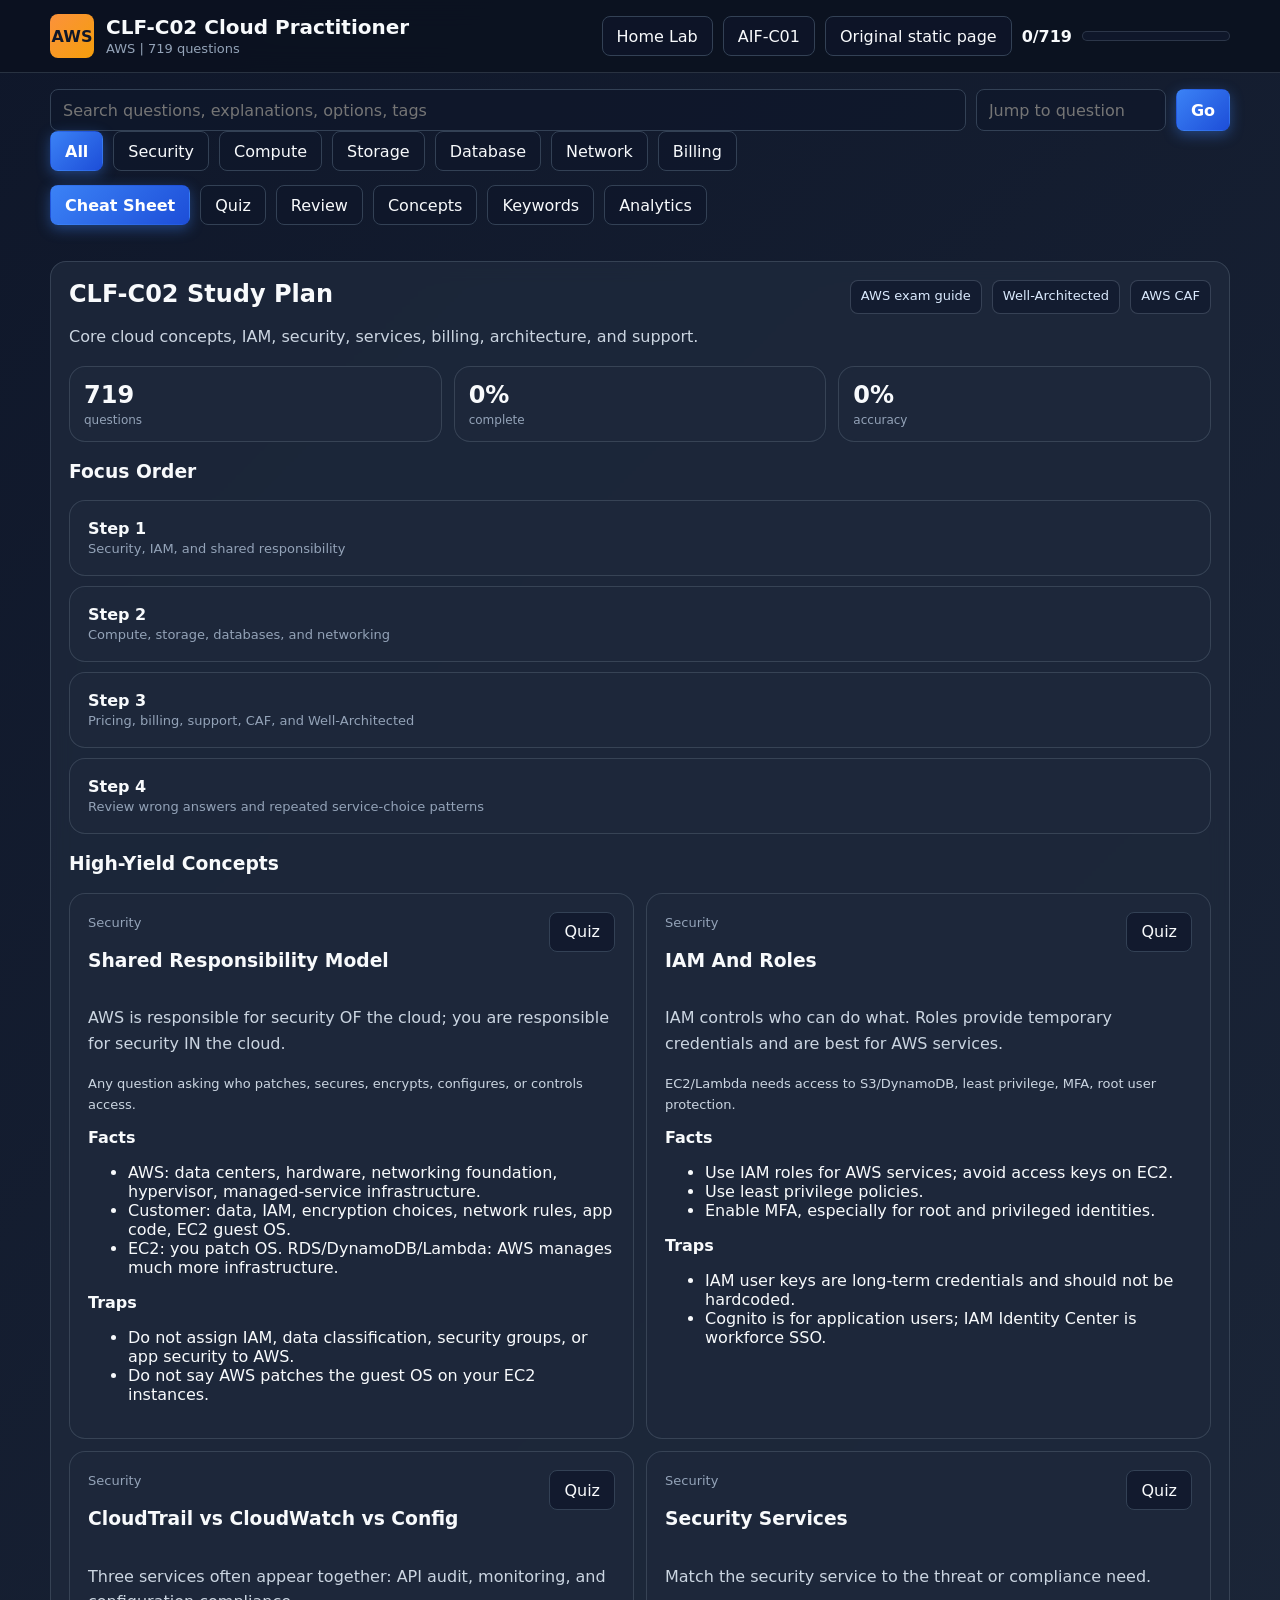
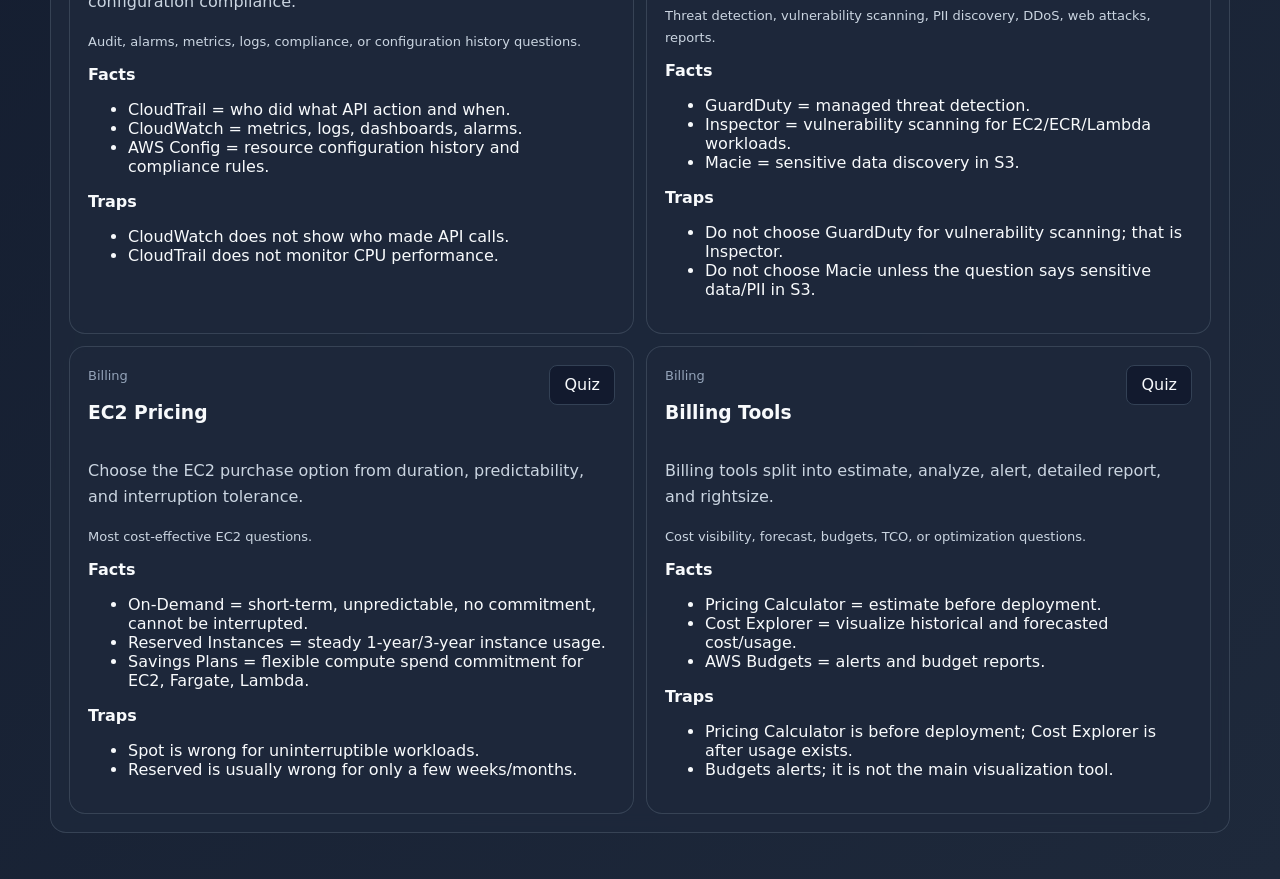
==== exam.html @ dbee42ff "Initial commit" ====
<!DOCTYPE html>
<html lang="en">
<head>
    <meta charset="UTF-8">
    <meta name="viewport" content="width=device-width, initial-scale=1.0">
    <title>Study Exam</title>
    <link rel="stylesheet" href="assets/study-lab.css">
    <script src="assets/exam.js" defer></script>
</head>
<body>
    <header class="topbar">
        <div class="shell topbar-inner">
            <a class="brand" href="index.html" aria-label="Study Home Lab home">
                <span class="brand-mark" id="exam-badge">LAB</span>
                <span>
                    <span class="brand-title" id="exam-title">Loading exam</span>
                    <span class="brand-subtitle" id="exam-subtitle">Study Home Lab</span>
                </span>
            </a>
            <div class="top-actions">
                <a class="link-btn" href="index.html">Home Lab</a>
                <div id="exam-links" class="top-actions"></div>
                <div class="progress-wrap">
                    <strong id="progress-text">0/0</strong>
                    <div class="bar" aria-hidden="true"><div class="bar-fill" id="progress-bar"></div></div>
                </div>
            </div>
        </div>
    </header>

    <div class="shell search-panel">
        <div class="search-grid">
            <input class="input" type="search" id="search-input" placeholder="Search questions, explanations, options, tags">
            <input class="input" type="number" id="jump-input" min="1" placeholder="Jump to question">
            <button class="action-btn primary" type="button" id="jump-btn">Go</button>
        </div>
        <div class="filter-row" id="filter-tags" aria-label="Question filters"></div>
    </div>

    <nav class="shell tabs" aria-label="Study sections">
        <button class="tab-btn active" type="button" data-tab="cheatsheet">Cheat Sheet</button>
        <button class="tab-btn" type="button" data-tab="quiz">Quiz</button>
        <button class="tab-btn" type="button" data-tab="review">Review</button>
        <button class="tab-btn" type="button" data-tab="learn">Concepts</button>
        <button class="tab-btn" type="button" data-tab="keywords">Keywords</button>
        <button class="tab-btn" type="button" data-tab="analytics">Analytics</button>
    </nav>

    <main class="shell layout">
        <p class="panel hidden" id="exam-error"></p>

        <section class="tab-panel panel" id="cheatsheet">
            <div class="panel-head">
                <div>
                    <h2 id="cheatsheet-title">Study Plan</h2>
                    <p id="exam-description"></p>
                </div>
                <div class="resource-row" id="resource-links"></div>
            </div>
            <div class="metric-grid" id="exam-metrics"></div>
            <h3>Focus Order</h3>
            <div class="list" id="study-plan"></div>
            <h3>High-Yield Concepts</h3>
            <div class="concept-grid" id="cheatsheet-concepts"></div>
        </section>

        <section class="tab-panel panel hidden" id="quiz">
            <div class="panel-head">
                <div>
                    <h2>Interactive Quiz</h2>
                    <p id="session-label">Session: Smart order</p>
                </div>
                <div class="button-row">
                    <button class="action-btn" type="button" id="shuffle-btn">Shuffle</button>
                    <button class="reset-btn" type="button" id="reset-btn">Reset Progress</button>
                </div>
            </div>
            <div class="button-row" id="session-buttons"></div>
            <div class="quiz-card">
                <div>
                    <p class="muted" id="question-counter">Question 1 of 0</p>
                    <h2 class="question-title" id="question-text"></h2>
                    <div class="filter-row" id="question-tags"></div>
                </div>
                <div class="options" id="options"></div>
                <div class="multi-answer-controls hidden" id="multi-answer-controls">
                    <p class="muted" id="selection-hint">Selected 0/0. Select the required answers.</p>
                    <button class="action-btn primary" type="button" id="submit-answer-btn" disabled>Submit answer</button>
                </div>
                <button class="peek-btn" type="button" id="peek-answer-btn">Peek answer</button>
                <div class="answer-peek hidden" id="answer-peek"></div>
                <div class="answer-summary hidden" id="answer-summary"></div>
                <div class="explanation hidden" id="explanation"></div>
                <div class="button-row">
                    <button class="action-btn" type="button" id="prev-btn">Previous</button>
                    <button class="action-btn primary" type="button" id="next-btn">Next</button>
                </div>
            </div>
        </section>

        <section class="tab-panel panel hidden" id="review">
            <div class="panel-head">
                <div>
                    <h2>Review</h2>
                    <p id="review-summary">Review correct, wrong, and unseen questions from one place.</p>
                </div>
                <div class="button-row" id="review-filters">
                    <button class="chip-btn active" type="button" data-review-filter="all">All</button>
                    <button class="chip-btn" type="button" data-review-filter="wrong">Wrong</button>
                    <button class="chip-btn" type="button" data-review-filter="correct">Correct</button>
                    <button class="chip-btn" type="button" data-review-filter="unseen">Unseen</button>
                </div>
            </div>
            <div class="list" id="review-list"></div>
        </section>

        <section class="tab-panel panel hidden" id="learn">
            <div class="panel-head">
                <div>
                    <h2>Concepts</h2>
                    <p>Use concept cards to drill repeated exam patterns.</p>
                </div>
                <span class="status-pill" id="concept-count">0 topics</span>
                <input class="input" type="search" id="concept-search" placeholder="Search concepts">
            </div>
            <div class="filter-row" id="concept-categories"></div>
            <div class="concept-grid" id="concept-list"></div>
        </section>

        <section class="tab-panel panel hidden" id="keywords">
            <div class="panel-head">
                <div>
                    <h2>Keywords</h2>
                    <p>Click a keyword to start a filtered quiz session.</p>
                </div>
            </div>
            <div class="concept-grid" id="keyword-list"></div>
        </section>

        <section class="tab-panel panel hidden" id="analytics">
            <div class="panel-head">
                <div>
                    <h2>Analytics</h2>
                    <p>Progress and accuracy based on this browser profile.</p>
                </div>
            </div>
            <div class="metric-grid" id="analytics-metrics"></div>
            <div class="callout" id="study-order-summary"></div>
            <div class="two-col">
                <section class="panel subpanel">
                    <h3>3-4 Hour Study Path</h3>
                    <div class="mini-grid" id="hour-plan"></div>
                </section>
                <section class="panel subpanel">
                    <h3>Weakest Domains To Fix First</h3>
                    <div class="mini-grid" id="weak-area-list"></div>
                </section>
            </div>
            <section class="panel subpanel">
                <h3>Repeated Concepts Saved For The End</h3>
                <p>Smart order gives one representative question early, then puts repeated patterns later for reinforcement.</p>
                <div class="mini-grid repeated-grid" id="repeat-topic-list"></div>
            </section>
            <h3>Domain Accuracy</h3>
            <div class="domain-grid" id="domain-stats"></div>
        </section>
    </main>
</body>
</html>
---- assets/study-lab.css ----
:root {
    color-scheme: dark;
    --bg: #0b1220;
    --panel: #151f32;
    --panel-soft: #1e293b;
    --line: #334155;
    --text: #f8fafc;
    --muted: #94a3b8;
    --accent: #f59e0b;
    --active-blue: #2563eb;
    --active-blue-light: #3b82f6;
    --green: #22c55e;
    --red: #ef4444;
    --blue: #38bdf8;
}

* {
    box-sizing: border-box;
}

body {
    margin: 0;
    min-height: 100vh;
    background:
        linear-gradient(135deg, #0f172a 0%, #1e293b 100%);
    color: var(--text);
    font-family: Inter, ui-sans-serif, system-ui, -apple-system, BlinkMacSystemFont, "Segoe UI", sans-serif;
}

a {
    color: inherit;
    text-decoration: none;
}

button,
input,
select {
    font: inherit;
}

button {
    cursor: pointer;
}

.shell {
    width: min(1180px, calc(100% - 32px));
    margin: 0 auto;
}

.topbar {
    position: sticky;
    top: 0;
    z-index: 20;
    border-bottom: 1px solid rgba(148, 163, 184, 0.22);
    background: rgba(11, 18, 32, 0.92);
    backdrop-filter: blur(14px);
}

.topbar-inner {
    min-height: 72px;
    display: flex;
    align-items: center;
    justify-content: space-between;
    gap: 16px;
    flex-wrap: wrap;
}

.brand {
    display: flex;
    align-items: center;
    gap: 12px;
}

.brand-mark {
    width: 44px;
    height: 44px;
    border-radius: 8px;
    display: grid;
    place-items: center;
    background: linear-gradient(135deg, #fb923c, #f59e0b);
    color: #0f172a;
    font-weight: 900;
    letter-spacing: 0;
}

.brand-title {
    display: block;
    font-size: 20px;
    font-weight: 800;
    line-height: 1.1;
}

.brand-subtitle,
.muted {
    color: var(--muted);
    font-size: 13px;
}

.top-actions,
.tabs,
.button-row,
.filter-row,
.resource-row {
    display: flex;
    align-items: center;
    gap: 10px;
    flex-wrap: wrap;
}

.link-btn,
.tab-btn,
.action-btn,
.chip-btn,
.reset-btn {
    min-height: 40px;
    border-radius: 8px;
    padding: 0 14px;
    border: 1px solid var(--line);
    background: rgba(15, 23, 42, 0.72);
    color: var(--text);
    display: inline-flex;
    align-items: center;
    justify-content: center;
    gap: 8px;
}

.link-btn.primary,
.action-btn.primary,
.tab-btn.active,
.chip-btn.active {
    background: linear-gradient(135deg, var(--active-blue-light), #1d4ed8);
    border-color: transparent;
    color: #ffffff;
    font-weight: 800;
    box-shadow: 0 4px 14px rgba(59, 130, 246, 0.4);
}

.reset-btn {
    color: #fecaca;
    border-color: rgba(239, 68, 68, 0.38);
}

.progress-wrap {
    display: flex;
    align-items: center;
    gap: 10px;
}

.bar {
    width: 148px;
    height: 10px;
    border-radius: 999px;
    background: #0f172a;
    border: 1px solid rgba(148, 163, 184, 0.22);
    overflow: hidden;
}

.bar-fill {
    width: 0%;
    height: 100%;
    background: linear-gradient(90deg, #4ade80, #10b981);
    transition: width 160ms ease;
}

.hero {
    padding: 42px 0 24px;
    display: grid;
    grid-template-columns: minmax(0, 1.15fr) minmax(320px, 0.85fr);
    gap: 28px;
    align-items: stretch;
}

.hero-copy {
    display: flex;
    flex-direction: column;
    justify-content: center;
    gap: 18px;
}

.eyebrow {
    color: #fbbf24;
    font-size: 13px;
    font-weight: 800;
    letter-spacing: 0.08em;
    text-transform: uppercase;
}

.hero h1,
.hero h2 {
    margin: 0;
    font-size: clamp(34px, 6vw, 64px);
    line-height: 1;
    letter-spacing: 0;
}

.hero p,
.section-head p,
.panel p {
    color: #cbd5e1;
    line-height: 1.62;
}

.stats-grid,
.provider-grid,
.exam-grid,
.metric-grid,
.concept-grid,
.domain-grid {
    display: grid;
    gap: 12px;
}

.stats-grid {
    grid-template-columns: repeat(4, minmax(0, 1fr));
}

.provider-grid {
    grid-template-columns: repeat(4, minmax(0, 1fr));
}

.exam-grid {
    grid-template-columns: repeat(2, minmax(0, 1fr));
}

.metric-grid,
.domain-grid {
    grid-template-columns: repeat(3, minmax(0, 1fr));
}

.concept-grid {
    grid-template-columns: repeat(2, minmax(0, 1fr));
}

.stat,
.provider-card,
.exam-card,
.panel,
.metric,
.concept-card,
.review-item,
.keyword-card {
    border: 1px solid rgba(148, 163, 184, 0.22);
    border-radius: 16px;
    background: rgba(30, 41, 59, 0.85);
    backdrop-filter: blur(10px);
}

.stat,
.provider-card,
.metric {
    padding: 14px;
}

.exam-card,
.panel,
.concept-card,
.review-item,
.keyword-card {
    padding: 18px;
}

.stat strong,
.metric strong {
    display: block;
    font-size: 24px;
}

.stat span,
.metric span {
    display: block;
    color: var(--muted);
    font-size: 12px;
    margin-top: 4px;
}

.provider-head,
.exam-head,
.section-head,
.panel-head,
.review-head,
.keyword-head {
    display: flex;
    align-items: start;
    justify-content: space-between;
    gap: 12px;
}

.section-head {
    align-items: end;
    margin: 8px 0 14px;
}

.section-head h2,
.panel h2,
.exam-card h3,
.provider-card h3 {
    margin: 0;
}

.status-pill,
.tag,
.answer-pill {
    display: inline-flex;
    align-items: center;
    min-height: 26px;
    border-radius: 999px;
    border: 1px solid rgba(148, 163, 184, 0.26);
    padding: 4px 9px;
    color: #dbeafe;
    background: rgba(15, 23, 42, 0.56);
    font-size: 12px;
    font-weight: 700;
}

.status-live {
    color: #bbf7d0;
    border-color: rgba(34, 197, 94, 0.36);
    background: rgba(34, 197, 94, 0.12);
}

.status-planned {
    color: #bfdbfe;
    border-color: rgba(56, 189, 248, 0.32);
    background: rgba(56, 189, 248, 0.1);
}

.lab-visual {
    display: grid;
    gap: 12px;
    align-content: center;
}

.flow-card {
    min-height: 108px;
    border: 1px solid rgba(148, 163, 184, 0.24);
    border-radius: 8px;
    background: rgba(15, 23, 42, 0.62);
    padding: 16px;
}

.flow-card b,
.flow-card span {
    display: block;
}

.flow-card span {
    margin-top: 7px;
    color: var(--muted);
    line-height: 1.5;
    font-size: 13px;
}

.flow-grid {
    display: grid;
    grid-template-columns: 1fr 1fr;
    gap: 12px;
}

.search-panel {
    padding: 16px 0 0;
}

.search-grid {
    display: grid;
    grid-template-columns: minmax(0, 1fr) 190px auto;
    gap: 10px;
}

.input {
    width: 100%;
    min-height: 42px;
    border-radius: 8px;
    border: 1px solid var(--line);
    background: rgba(15, 23, 42, 0.72);
    color: var(--text);
    padding: 0 12px;
}

.tabs {
    padding: 14px 0;
}

.layout {
    padding: 22px 0 46px;
    display: grid;
    gap: 18px;
}

.hidden {
    display: none !important;
}

.quiz-card {
    display: grid;
    gap: 16px;
}

.question-title {
    margin: 4px 0 0;
    font-size: 22px;
    line-height: 1.35;
}

.options {
    display: grid;
    gap: 10px;
}

.option {
    width: 100%;
    min-height: 54px;
    text-align: left;
    border: 1px solid var(--line);
    border-radius: 12px;
    padding: 14px;
    background: rgba(15, 23, 42, 0.72);
    color: var(--text);
    display: flex;
    align-items: center;
    gap: 12px;
}

.option:hover,
.review-item:hover,
.keyword-card:hover {
    border-color: var(--active-blue-light);
}

.option-letter {
    width: 28px;
    height: 28px;
    flex: 0 0 auto;
    border-radius: 999px;
    border: 2px solid #64748b;
    display: grid;
    place-items: center;
    font-size: 13px;
    font-weight: 800;
}

.option.selected .option-letter {
    border-color: #3b82f6;
    background: #2563eb;
    color: #ffffff;
}

.option.correct .option-letter {
    border-color: #16a34a;
    background: #16a34a;
    color: #ffffff;
}

.option.wrong .option-letter {
    border-color: #dc2626;
    background: #dc2626;
    color: #ffffff;
}

.option.selected {
    border-color: #60a5fa;
    background: rgba(59, 130, 246, 0.18);
    color: #bfdbfe;
}

.option.correct {
    border-color: var(--green);
    background: rgba(34, 197, 94, 0.16);
    color: #bbf7d0;
}

.option.wrong {
    border-color: var(--red);
    background: rgba(239, 68, 68, 0.15);
    color: #fecaca;
}

.explanation {
    border-left: 4px solid #3b82f6;
    border-radius: 0 8px 8px 0;
    padding: 18px;
    background: rgba(30, 58, 138, 0.3);
    color: #dbeafe;
    line-height: 1.6;
}

.explanation strong {
    display: block;
    color: #93c5fd;
    margin-bottom: 8px;
}

.multi-answer-controls {
    display: flex;
    align-items: center;
    justify-content: space-between;
    gap: 12px;
    flex-wrap: wrap;
    margin-top: 4px;
}

.peek-btn {
    width: fit-content;
    min-height: 40px;
    border-radius: 8px;
    border: 1px solid rgba(217, 119, 6, 0.62);
    background: rgba(120, 53, 15, 0.2);
    color: #fde68a;
    padding: 0 14px;
}

.answer-peek {
    border: 1px solid rgba(217, 119, 6, 0.5);
    border-radius: 8px;
    background: rgba(120, 53, 15, 0.2);
    color: #fef3c7;
    padding: 12px;
    font-size: 14px;
}

.answer-summary {
    border-radius: 8px;
    padding: 12px;
    font-size: 14px;
    border: 1px solid transparent;
}

.correct-summary {
    color: #bbf7d0;
    border-color: rgba(34, 197, 94, 0.5);
    background: rgba(20, 83, 45, 0.25);
}

.wrong-summary {
    color: #fecaca;
    border-color: rgba(239, 68, 68, 0.5);
    background: rgba(127, 29, 29, 0.25);
}

.question-concept {
    margin-top: 18px;
    border: 1px solid rgba(148, 163, 184, 0.22);
    border-radius: 8px;
    background: rgba(15, 23, 42, 0.5);
    padding: 14px;
}

.concept-kicker {
    color: #67e8f9;
    font-size: 12px;
    text-transform: uppercase;
    font-weight: 900;
    margin-bottom: 8px;
}

.callout {
    border: 1px solid rgba(30, 64, 175, 0.6);
    border-radius: 8px;
    background: rgba(30, 58, 138, 0.3);
    color: #dbeafe;
    padding: 14px;
    font-size: 14px;
    line-height: 1.55;
}

.two-col {
    display: grid;
    grid-template-columns: repeat(2, minmax(0, 1fr));
    gap: 14px;
}

.subpanel {
    padding: 18px;
}

.subpanel h3 {
    margin-top: 0;
}

.mini-grid {
    display: grid;
    grid-template-columns: repeat(2, minmax(0, 1fr));
    gap: 10px;
}

.repeated-grid {
    grid-template-columns: repeat(3, minmax(0, 1fr));
}

.study-step,
.mini-card {
    border: 1px solid rgba(148, 163, 184, 0.22);
    border-radius: 8px;
    background: rgba(15, 23, 42, 0.52);
    padding: 12px;
}

.study-step strong,
.study-step span,
.mini-card strong,
.mini-card span {
    display: block;
}

.study-step span,
.mini-card span {
    color: #cbd5e1;
    font-size: 13px;
    line-height: 1.5;
    margin-top: 4px;
}

.study-step.blue { border-color: rgba(30, 64, 175, 0.6); background: rgba(30, 58, 138, 0.22); }
.study-step.purple { border-color: rgba(109, 40, 217, 0.55); background: rgba(88, 28, 135, 0.22); }
.study-step.amber { border-color: rgba(180, 83, 9, 0.55); background: rgba(120, 53, 15, 0.22); }
.study-step.red { border-color: rgba(185, 28, 28, 0.55); background: rgba(127, 29, 29, 0.22); }

.mini-card-head {
    display: flex;
    align-items: start;
    justify-content: space-between;
    gap: 8px;
}

.mini-card-head span {
    margin-top: 0;
    color: #94a3b8;
    white-space: nowrap;
}

.keyword-group {
    display: grid;
    align-content: start;
    gap: 12px;
}

.keyword-group h3,
.rules-card h3 {
    margin: 0;
    color: #93c5fd;
}

.keyword-trigger-list {
    display: grid;
    gap: 10px;
}

.keyword-trigger {
    display: flex;
    align-items: center;
    gap: 8px;
    flex-wrap: wrap;
    font-size: 14px;
}

.keyword-trigger span {
    border-radius: 6px;
    background: rgba(30, 58, 138, 0.3);
    color: #93c5fd;
    padding: 5px 8px;
}

.keyword-trigger span::before {
    content: '"';
}

.keyword-trigger span::after {
    content: '"';
}

.tag-cloud {
    display: flex;
    flex-wrap: wrap;
    gap: 8px;
}

.keyword-tag {
    border: 1px solid rgba(148, 163, 184, 0.24);
    background: rgba(15, 23, 42, 0.58);
    cursor: pointer;
}

.keyword-tag span {
    margin-left: 5px;
    color: #94a3b8;
}

.rules-card ol {
    color: #cbd5e1;
    padding-left: 20px;
    line-height: 1.7;
}

.list {
    display: grid;
    gap: 10px;
}

.resource-row a {
    min-height: 34px;
    border-radius: 8px;
    border: 1px solid rgba(148, 163, 184, 0.28);
    padding: 7px 10px;
    color: #dbeafe;
    background: rgba(15, 23, 42, 0.58);
    font-size: 13px;
}

.domain-bar {
    height: 9px;
    border-radius: 999px;
    background: #0f172a;
    border: 1px solid rgba(148, 163, 184, 0.22);
    overflow: hidden;
    margin-top: 8px;
}

.domain-bar span {
    display: block;
    height: 100%;
    width: 0%;
    background: linear-gradient(90deg, var(--green), var(--accent));
}

.footer {
    border-top: 1px solid rgba(148, 163, 184, 0.18);
    padding: 20px 0 32px;
    color: var(--muted);
    font-size: 13px;
}

@media (max-width: 900px) {
    .hero,
    .exam-grid,
    .concept-grid,
    .two-col {
        grid-template-columns: 1fr;
    }

    .provider-grid,
    .stats-grid {
        grid-template-columns: repeat(2, minmax(0, 1fr));
    }

    .search-grid {
        grid-template-columns: 1fr;
    }

    .repeated-grid {
        grid-template-columns: repeat(2, minmax(0, 1fr));
    }
}

@media (max-width: 640px) {
    .topbar-inner,
    .top-actions,
    .progress-wrap,
    .section-head,
    .panel-head,
    .provider-head,
    .exam-head,
    .review-head,
    .keyword-head {
        align-items: stretch;
        flex-direction: column;
    }

    .provider-grid,
    .stats-grid,
    .metric-grid,
    .domain-grid,
    .flow-grid,
    .mini-grid,
    .repeated-grid {
        grid-template-columns: 1fr;
    }

    .bar,
    .link-btn,
    .tab-btn,
    .action-btn,
    .chip-btn,
    .reset-btn {
        width: 100%;
    }
}
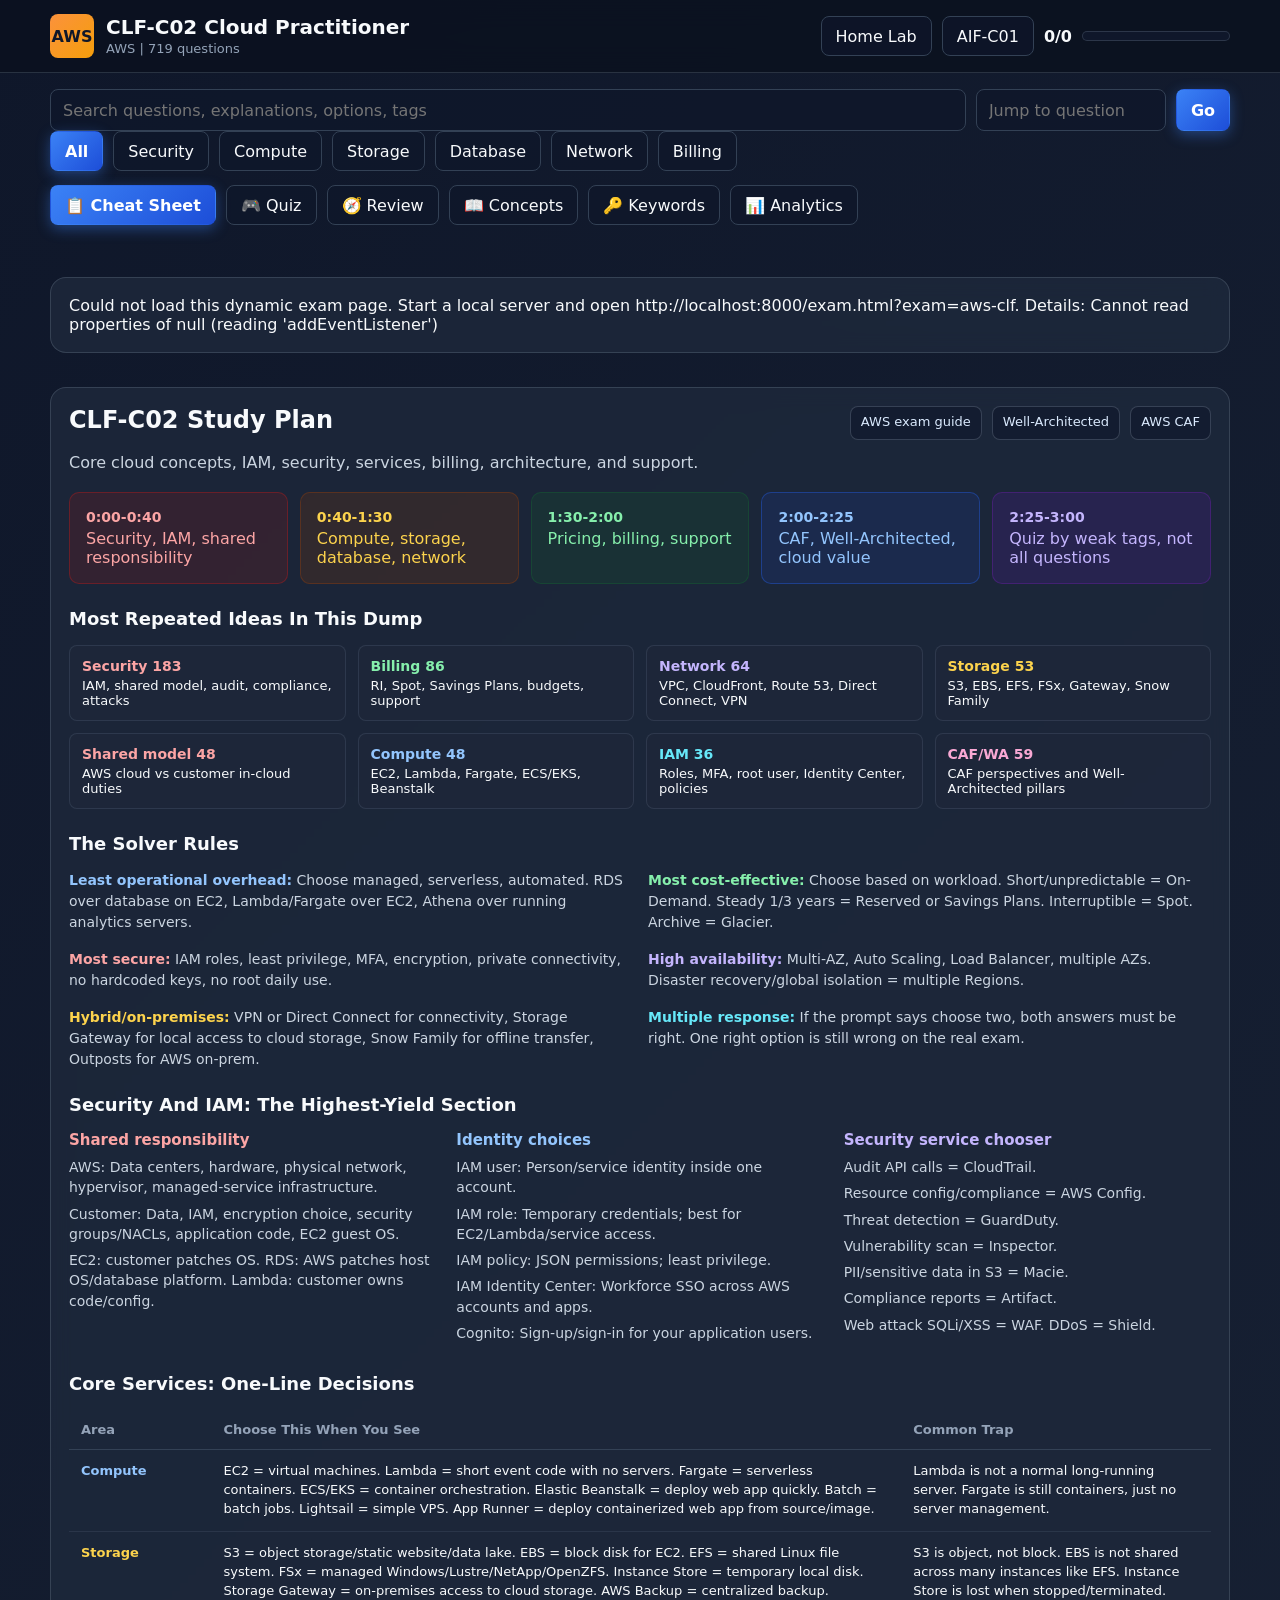
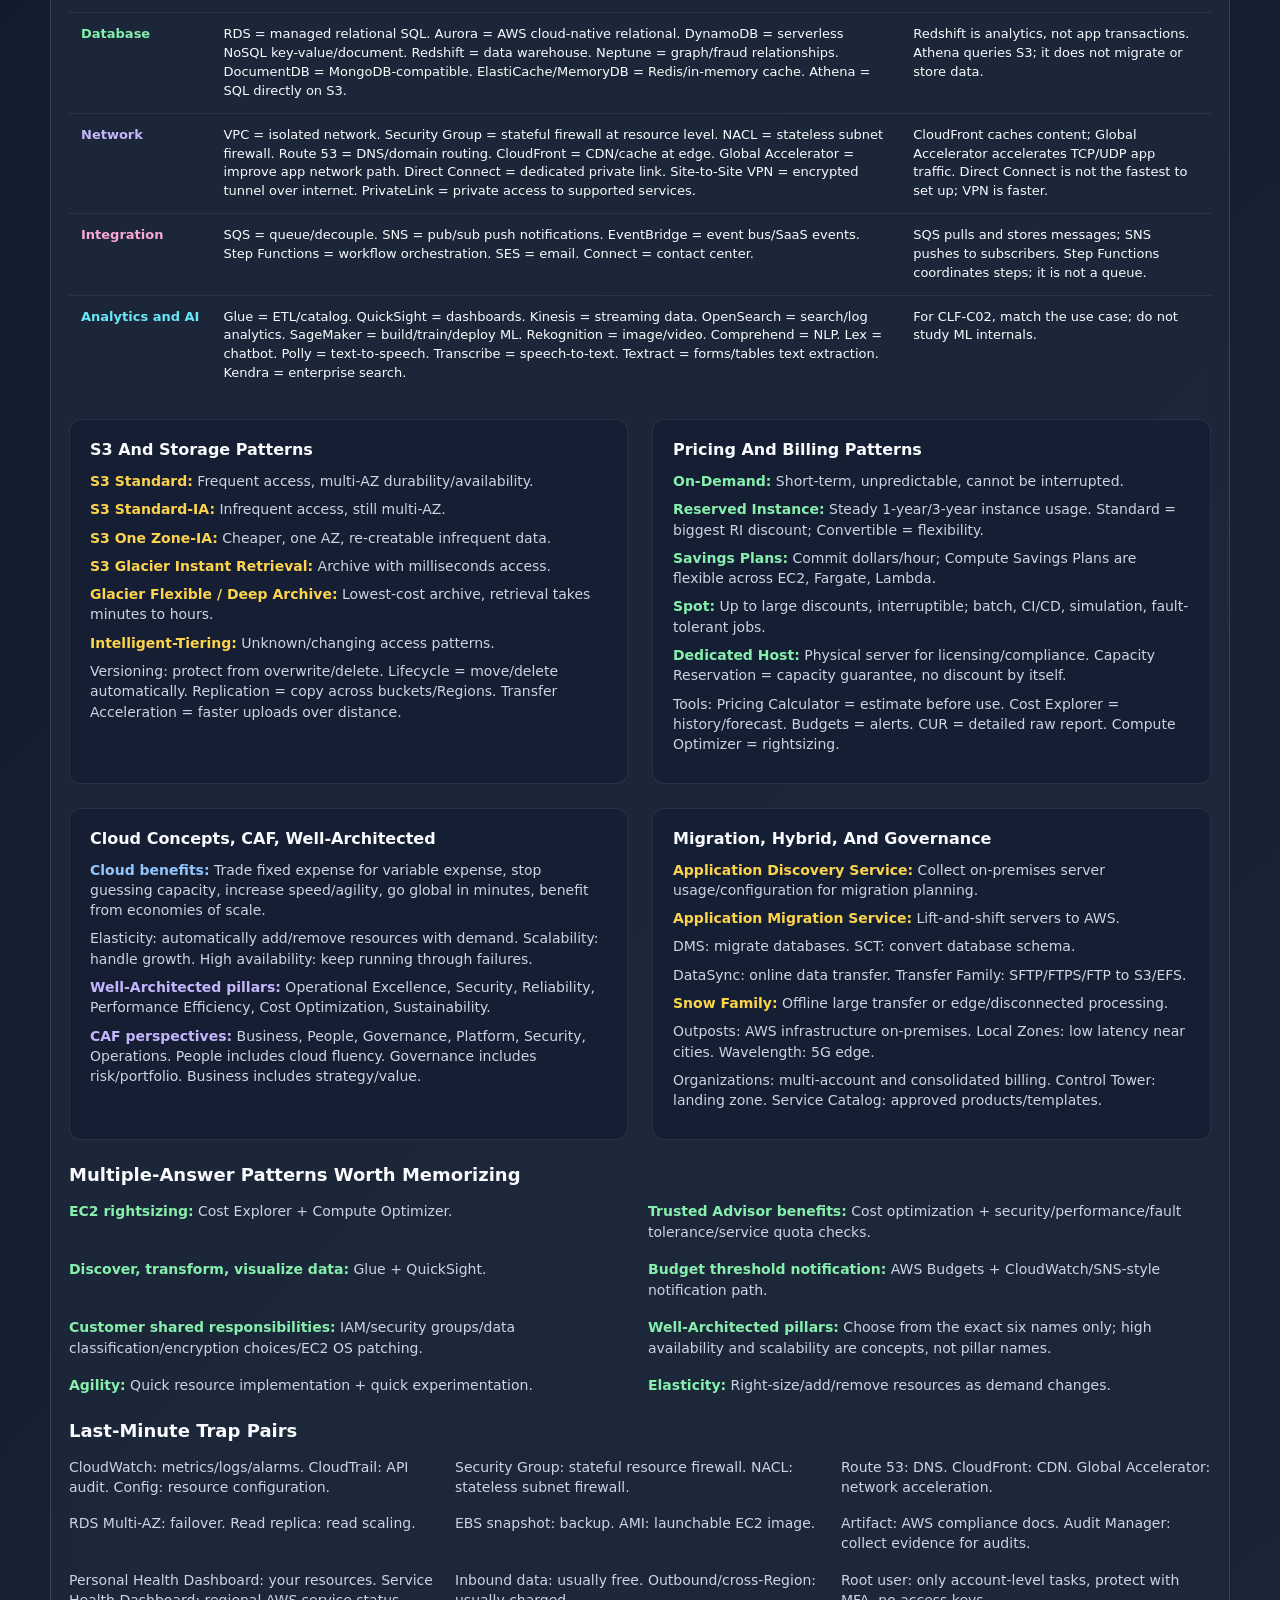
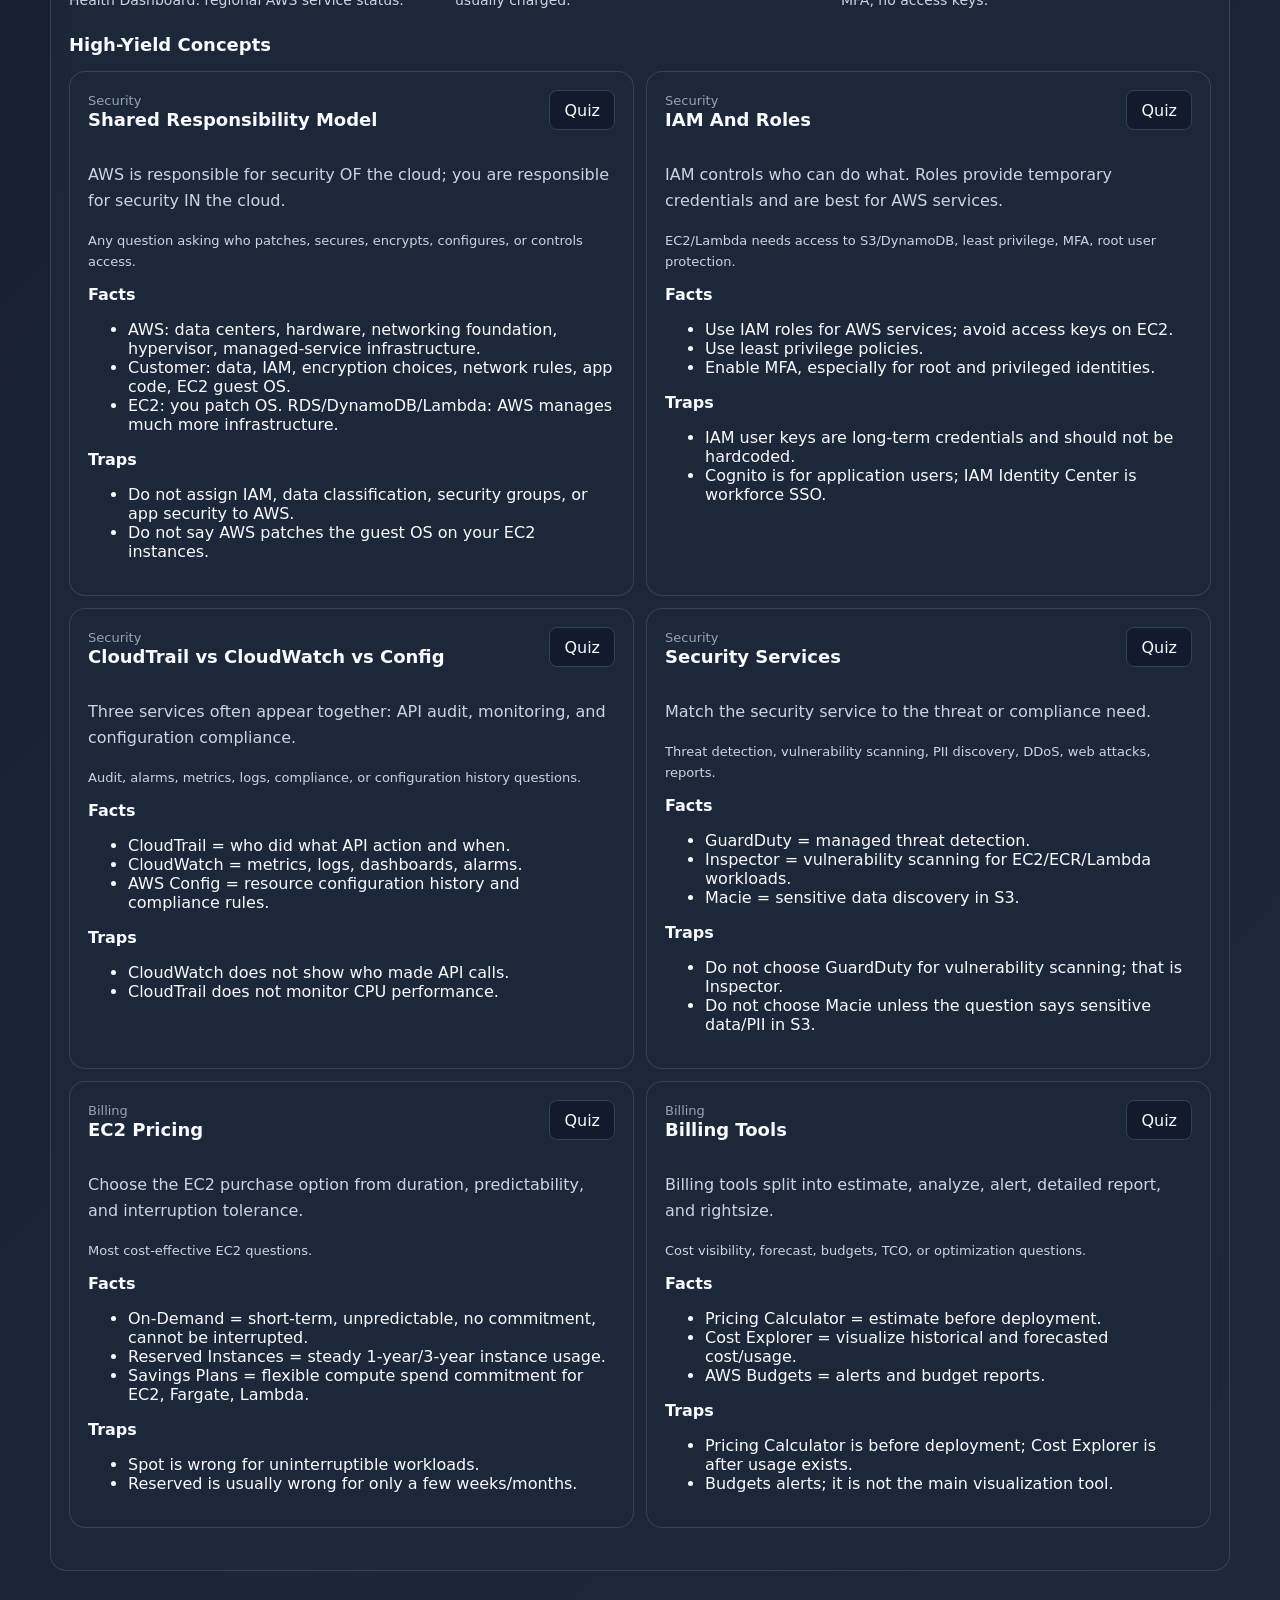
==== commit 7195b7d9: "Merge static features into dynamic version, remove old files, production ready - Added rich cram she" ====
--- a/exam.html
+++ b/exam.html
@@ -38,12 +38,12 @@
     </div>
 
     <nav class="shell tabs" aria-label="Study sections">
-        <button class="tab-btn active" type="button" data-tab="cheatsheet">Cheat Sheet</button>
-        <button class="tab-btn" type="button" data-tab="quiz">Quiz</button>
-        <button class="tab-btn" type="button" data-tab="review">Review</button>
-        <button class="tab-btn" type="button" data-tab="learn">Concepts</button>
-        <button class="tab-btn" type="button" data-tab="keywords">Keywords</button>
-        <button class="tab-btn" type="button" data-tab="analytics">Analytics</button>
+        <button class="tab-btn active" type="button" data-tab="cheatsheet">📋 Cheat Sheet</button>
+        <button class="tab-btn" type="button" data-tab="quiz">🎮 Quiz</button>
+        <button class="tab-btn" type="button" data-tab="review">🧭 Review</button>
+        <button class="tab-btn" type="button" data-tab="learn">📖 Concepts</button>
+        <button class="tab-btn" type="button" data-tab="keywords">🔑 Keywords</button>
+        <button class="tab-btn" type="button" data-tab="analytics">📊 Analytics</button>
     </nav>
 
     <main class="shell layout">
@@ -57,11 +57,7 @@
                 </div>
                 <div class="resource-row" id="resource-links"></div>
             </div>
-            <div class="metric-grid" id="exam-metrics"></div>
-            <h3>Focus Order</h3>
-            <div class="list" id="study-plan"></div>
-            <h3>High-Yield Concepts</h3>
-            <div class="concept-grid" id="cheatsheet-concepts"></div>
+            <div id="cheatsheet-content"></div>
         </section>
 
         <section class="tab-panel panel hidden" id="quiz">
--- a/assets/study-lab.css
+++ b/assets/study-lab.css
@@ -783,3 +783,243 @@
         width: 100%;
     }
 }
+
+/* Cram Sheet Styles */
+.cram-section {
+    margin-bottom: 24px;
+}
+
+.cram-section h3 {
+    font-size: 18px;
+    font-weight: 700;
+    margin: 0 0 16px;
+}
+
+.cram-timeline {
+    display: grid;
+    grid-template-columns: repeat(5, minmax(0, 1fr));
+    gap: 12px;
+    margin-bottom: 24px;
+}
+
+.cram-timeline-item {
+    padding: 16px;
+    border-radius: 10px;
+    border: 1px solid rgba(148, 163, 184, 0.15);
+    background: rgba(30, 41, 59, 0.6);
+}
+
+.cram-time {
+    font-weight: 700;
+    font-size: 14px;
+    margin-bottom: 4px;
+}
+
+.cram-grid {
+    display: grid;
+    gap: 12px;
+}
+
+.cram-grid-4 {
+    grid-template-columns: repeat(4, minmax(0, 1fr));
+}
+
+.cram-grid-5 {
+    grid-template-columns: repeat(5, minmax(0, 1fr));
+}
+
+.cram-grid-3 {
+    grid-template-columns: repeat(3, minmax(0, 1fr));
+}
+
+.cram-idea-card,
+.cram-domain-card {
+    padding: 12px;
+    border-radius: 8px;
+    background: rgba(30, 41, 59, 0.6);
+    border: 1px solid rgba(148, 163, 184, 0.15);
+    font-size: 13px;
+}
+
+.cram-idea-label,
+.cram-domain-pct {
+    font-weight: 700;
+    font-size: 14px;
+    margin-bottom: 4px;
+}
+
+.cram-rules {
+    display: grid;
+    grid-template-columns: repeat(2, minmax(0, 1fr));
+    gap: 16px;
+    font-size: 14px;
+    color: #cbd5e1;
+}
+
+.cram-rules p {
+    margin: 0;
+    line-height: 1.5;
+}
+
+.cram-kw {
+    font-weight: 600;
+}
+
+.cram-cols-3 {
+    display: grid;
+    grid-template-columns: repeat(3, minmax(0, 1fr));
+    gap: 20px;
+    font-size: 14px;
+}
+
+.cram-col h4 {
+    margin: 0 0 8px;
+    font-size: 15px;
+}
+
+.cram-col p {
+    margin: 0 0 6px;
+    line-height: 1.45;
+    color: #cbd5e1;
+}
+
+.cram-table-wrap {
+    overflow-x: auto;
+}
+
+.cram-table {
+    width: 100%;
+    border-collapse: collapse;
+    font-size: 13px;
+}
+
+.cram-table th {
+    text-align: left;
+    padding: 12px;
+    color: var(--muted);
+    border-bottom: 1px solid var(--line);
+    font-weight: 600;
+}
+
+.cram-table td {
+    padding: 12px;
+    border-top: 1px solid rgba(148, 163, 184, 0.12);
+    vertical-align: top;
+    line-height: 1.45;
+}
+
+.cram-area {
+    font-weight: 600;
+    white-space: nowrap;
+}
+
+.cram-two-col {
+    display: grid;
+    grid-template-columns: repeat(2, minmax(0, 1fr));
+    gap: 24px;
+    margin-bottom: 24px;
+}
+
+.cram-panel {
+    padding: 20px;
+    border-radius: 12px;
+    background: rgba(21, 31, 50, 0.8);
+    border: 1px solid rgba(148, 163, 184, 0.15);
+}
+
+.cram-panel h3 {
+    margin: 0 0 12px;
+    font-size: 16px;
+}
+
+.cram-list p {
+    margin: 0 0 8px;
+    font-size: 14px;
+    color: #cbd5e1;
+    line-height: 1.45;
+}
+
+.cram-traps {
+    display: grid;
+    grid-template-columns: repeat(3, minmax(0, 1fr));
+    gap: 16px;
+    font-size: 14px;
+    color: #cbd5e1;
+}
+
+.cram-traps p {
+    margin: 0;
+    line-height: 1.45;
+}
+
+/* Color utilities for cram sheet */
+.cram-color-red { color: #fca5a5; }
+.cram-color-red .cram-time, .cram-color-red .cram-domain-pct, .cram-color-red .cram-idea-label { color: #fca5a5; }
+.cram-color-red.cram-timeline-item { background: rgba(127, 29, 29, 0.25); border-color: rgba(185, 28, 28, 0.4); }
+.cram-color-red.cram-domain-card, .cram-color-red.cram-idea-card { background: rgba(127, 29, 29, 0.2); border-color: rgba(185, 28, 28, 0.3); }
+
+.cram-color-amber { color: #fcd34d; }
+.cram-color-amber .cram-time, .cram-color-amber .cram-domain-pct, .cram-color-amber .cram-idea-label { color: #fcd34d; }
+.cram-color-amber.cram-timeline-item { background: rgba(120, 53, 15, 0.25); border-color: rgba(146, 64, 14, 0.4); }
+.cram-color-amber.cram-domain-card, .cram-color-amber.cram-idea-card { background: rgba(120, 53, 15, 0.2); border-color: rgba(146, 64, 14, 0.3); }
+
+.cram-color-green { color: #86efac; }
+.cram-color-green .cram-time, .cram-color-green .cram-domain-pct, .cram-color-green .cram-idea-label { color: #86efac; }
+.cram-color-green.cram-timeline-item { background: rgba(20, 83, 45, 0.25); border-color: rgba(22, 101, 52, 0.4); }
+.cram-color-green.cram-domain-card, .cram-color-green.cram-idea-card { background: rgba(20, 83, 45, 0.2); border-color: rgba(22, 101, 52, 0.3); }
+
+.cram-color-blue { color: #93c5fd; }
+.cram-color-blue .cram-time, .cram-color-blue .cram-domain-pct, .cram-color-blue .cram-idea-label { color: #93c5fd; }
+.cram-color-blue.cram-timeline-item { background: rgba(30, 58, 138, 0.25); border-color: rgba(37, 99, 235, 0.4); }
+.cram-color-blue.cram-domain-card, .cram-color-blue.cram-idea-card { background: rgba(30, 58, 138, 0.2); border-color: rgba(37, 99, 235, 0.3); }
+
+.cram-color-purple { color: #c4b5fd; }
+.cram-color-purple .cram-time, .cram-color-purple .cram-domain-pct, .cram-color-purple .cram-idea-label { color: #c4b5fd; }
+.cram-color-purple.cram-timeline-item { background: rgba(76, 29, 149, 0.25); border-color: rgba(107, 33, 168, 0.4); }
+.cram-color-purple.cram-domain-card, .cram-color-purple.cram-idea-card { background: rgba(76, 29, 149, 0.2); border-color: rgba(107, 33, 168, 0.3); }
+
+.cram-color-cyan { color: #67e8f9; }
+.cram-color-cyan .cram-time, .cram-color-cyan .cram-domain-pct, .cram-color-cyan .cram-idea-label { color: #67e8f9; }
+.cram-color-cyan.cram-timeline-item { background: rgba(8, 51, 68, 0.25); border-color: rgba(6, 95, 70, 0.4); }
+.cram-color-cyan.cram-domain-card, .cram-color-cyan.cram-idea-card { background: rgba(8, 51, 68, 0.2); border-color: rgba(6, 95, 70, 0.3); }
+
+.cram-color-pink { color: #f9a8d4; }
+.cram-color-pink .cram-time, .cram-color-pink .cram-domain-pct, .cram-color-pink .cram-idea-label { color: #f9a8d4; }
+.cram-color-pink.cram-timeline-item { background: rgba(131, 24, 67, 0.25); border-color: rgba(157, 23, 77, 0.4); }
+.cram-color-pink.cram-domain-card, .cram-color-pink.cram-idea-card { background: rgba(131, 24, 67, 0.2); border-color: rgba(157, 23, 77, 0.3); }
+
+@media (max-width: 900px) {
+    .cram-timeline {
+        grid-template-columns: repeat(3, minmax(0, 1fr));
+    }
+    .cram-grid-4,
+    .cram-grid-5 {
+        grid-template-columns: repeat(3, minmax(0, 1fr));
+    }
+    .cram-cols-3 {
+        grid-template-columns: 1fr;
+    }
+    .cram-two-col {
+        grid-template-columns: 1fr;
+    }
+    .cram-rules {
+        grid-template-columns: 1fr;
+    }
+    .cram-traps {
+        grid-template-columns: repeat(2, minmax(0, 1fr));
+    }
+}
+
+@media (max-width: 640px) {
+    .cram-timeline {
+        grid-template-columns: repeat(2, minmax(0, 1fr));
+    }
+    .cram-grid-3,
+    .cram-grid-4,
+    .cram-grid-5 {
+        grid-template-columns: repeat(2, minmax(0, 1fr));
+    }
+    .cram-traps {
+        grid-template-columns: 1fr;
+    }
+}
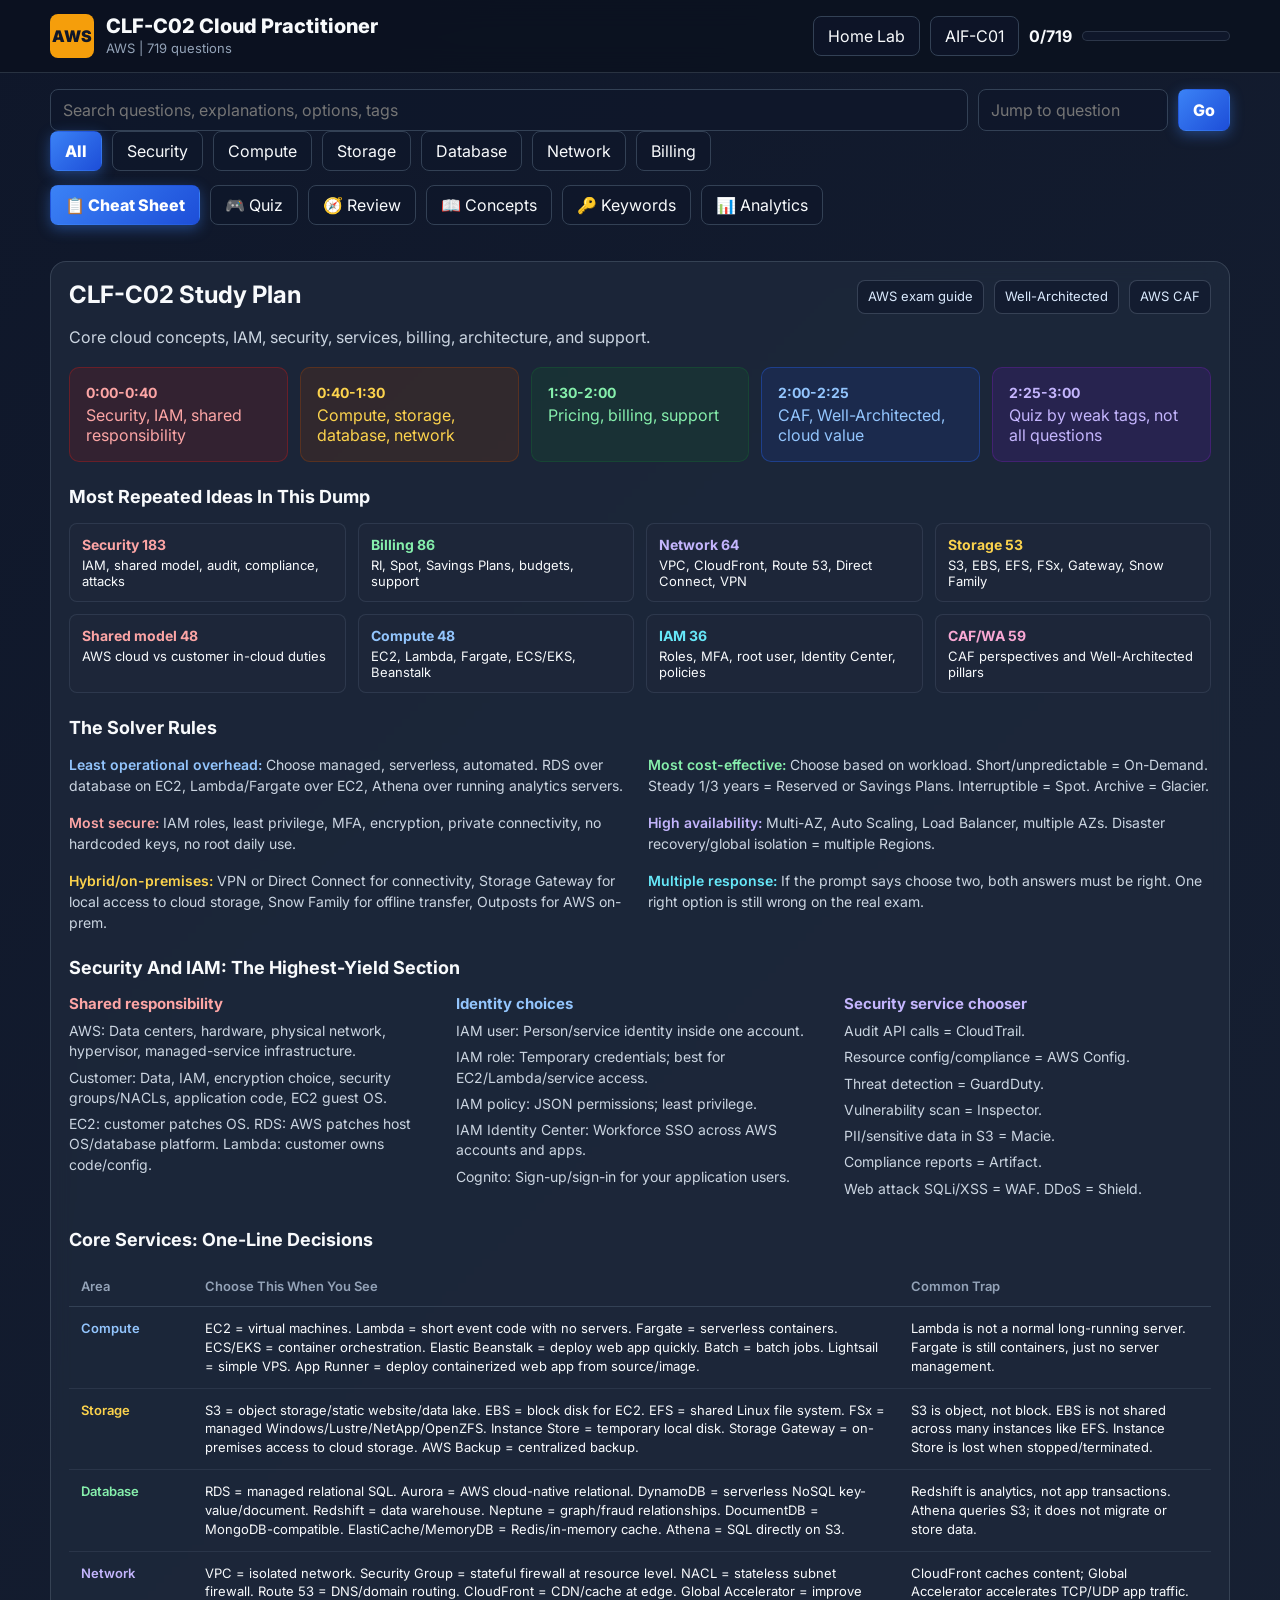
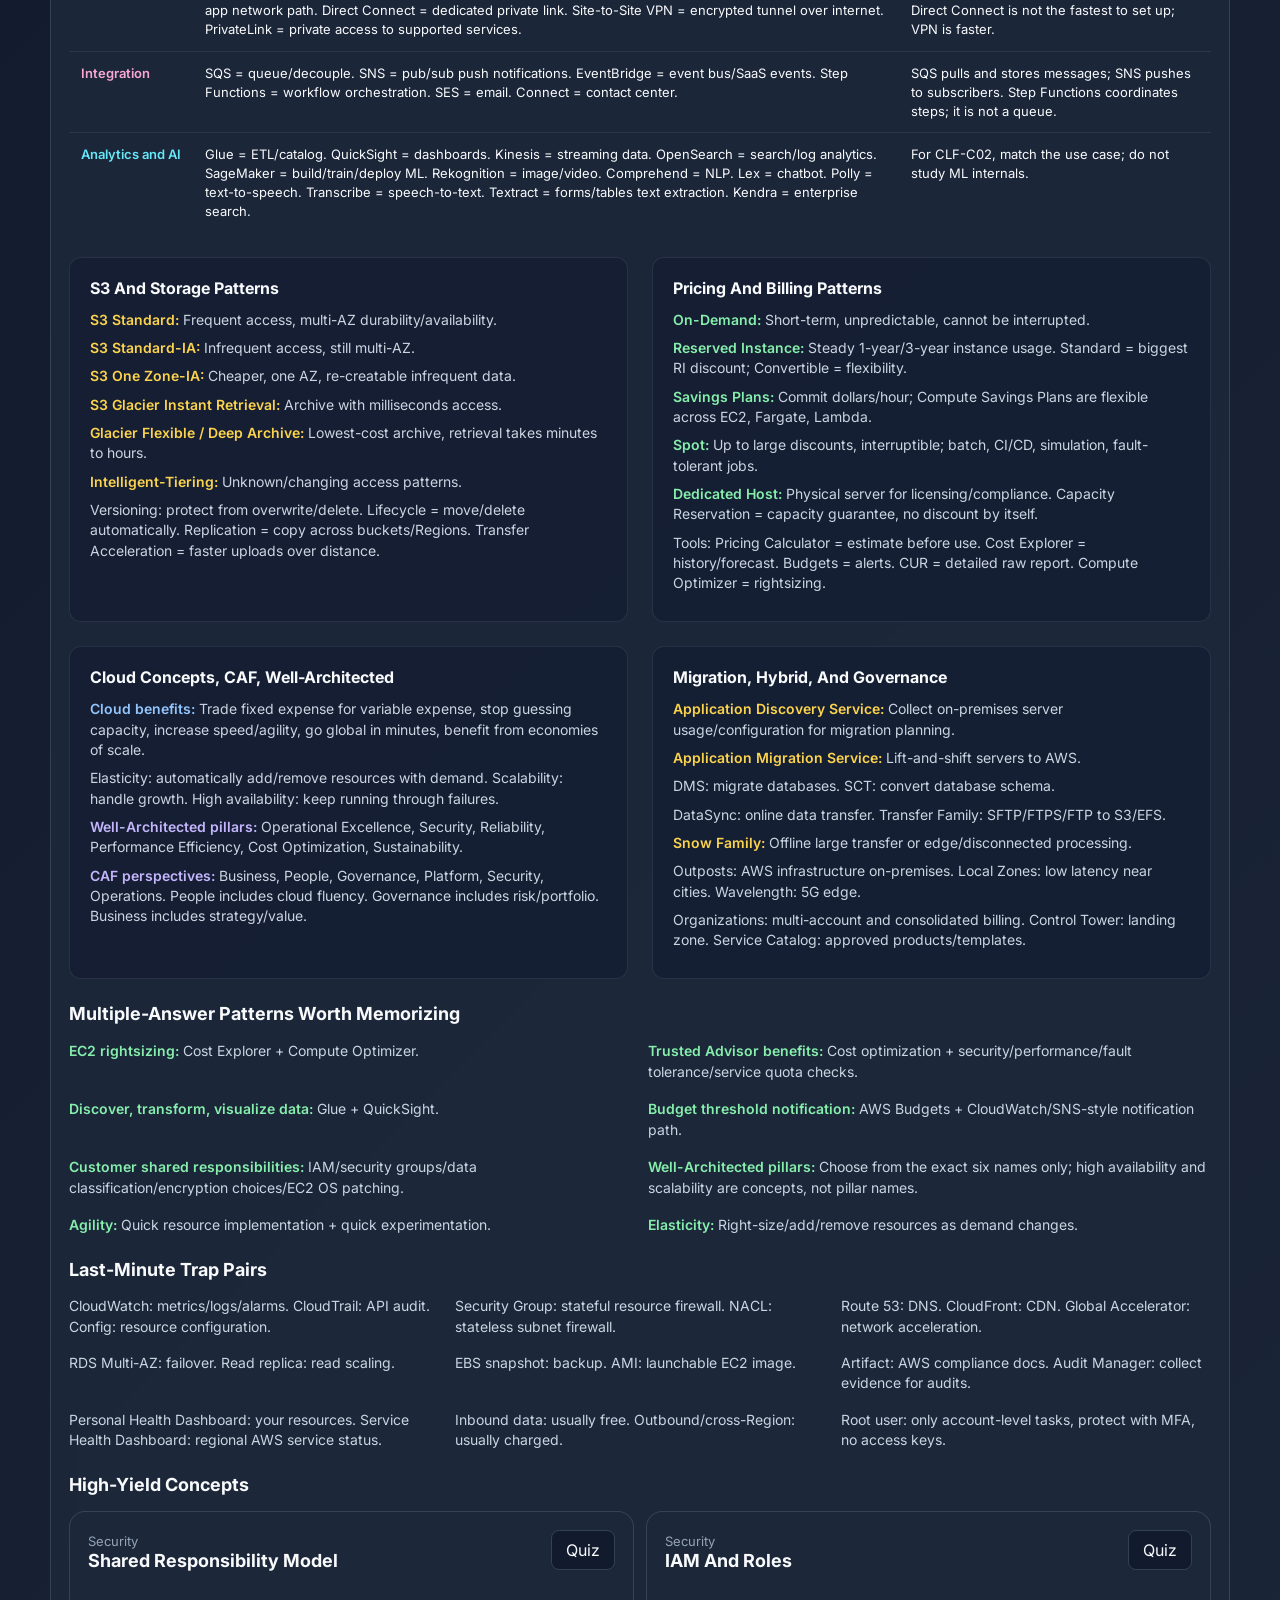
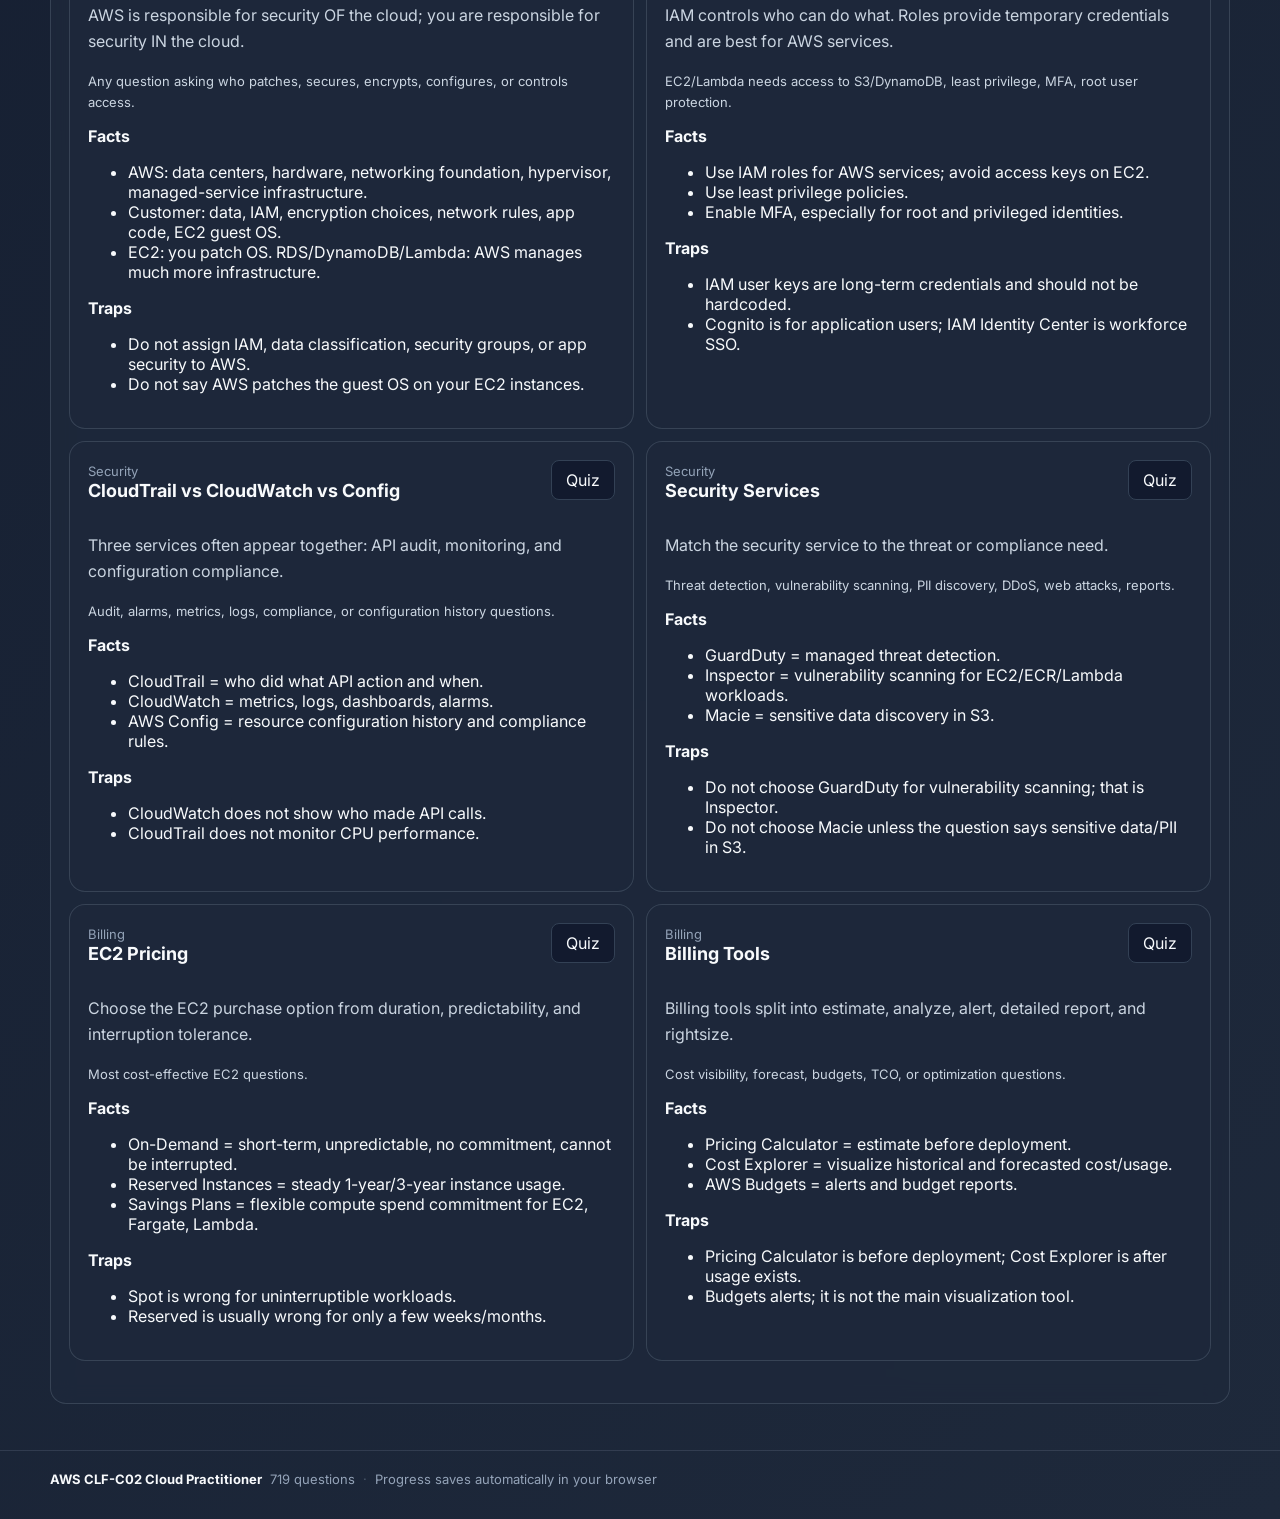
==== commit db2ba9c4: "Production-level polish: fix critical bugs, UI/UX overhaul, and cleanup - Fix critical crash: cheats" ====
--- a/exam.html
+++ b/exam.html
@@ -3,7 +3,13 @@
 <head>
     <meta charset="UTF-8">
     <meta name="viewport" content="width=device-width, initial-scale=1.0">
-    <title>Study Exam</title>
+    <title>AWS Certification Study Exam</title>
+    <meta name="description" content="AWS certification practice exam with interactive quiz, cram sheet, concept library, and progress tracking. CLF-C02 Cloud Practitioner and AIF-C01 AI Practitioner.">
+    <meta property="og:title" content="AWS Certification Study System">
+    <meta property="og:description" content="Interactive AWS certification practice with 719+ Cloud Practitioner and 334+ AI Practitioner questions.">
+    <meta property="og:type" content="website">
+    <link rel="icon" href="data:image/svg+xml,<svg xmlns='http://www.w3.org/2000/svg' viewBox='0 0 100 100'><text y='0.9em' font-size='90'>📚</text></svg>">
+    <link rel="stylesheet" href="https://fonts.googleapis.com/css2?family=Inter:wght@400;600;700;800;900&display=swap">
     <link rel="stylesheet" href="assets/study-lab.css">
     <script src="assets/exam.js" defer></script>
 </head>
@@ -47,6 +53,18 @@
     </nav>
 
     <main class="shell layout">
+        <div class="loading-skeleton" id="loading-skeleton">
+            <div class="skeleton-head"></div>
+            <div class="skeleton-line"></div>
+            <div class="skeleton-line short"></div>
+            <div class="skeleton-line medium"></div>
+            <div class="skeleton-grid">
+                <div class="skeleton-card"></div>
+                <div class="skeleton-card"></div>
+                <div class="skeleton-card"></div>
+            </div>
+        </div>
+
         <p class="panel hidden" id="exam-error"></p>
 
         <section class="tab-panel panel" id="cheatsheet">
@@ -91,6 +109,7 @@
                     <button class="action-btn" type="button" id="prev-btn">Previous</button>
                     <button class="action-btn primary" type="button" id="next-btn">Next</button>
                 </div>
+                <p class="shortcuts-hint" id="shortcuts-hint">⌨️ Arrow keys = navigate · A-E = select answer · Enter = submit multi-answer</p>
             </div>
         </section>
 
@@ -161,5 +180,14 @@
             <div class="domain-grid" id="domain-stats"></div>
         </section>
     </main>
+
+    <footer class="footer">
+        <div class="shell">
+            <strong id="footer-exam-name">AWS Certification Study System</strong>
+            <span id="footer-question-count">719 questions</span>
+            <span class="footer-divider">·</span>
+            <span>Progress saves automatically in your browser</span>
+        </div>
+    </footer>
 </body>
-</html>
+</html>
--- a/assets/study-lab.css
+++ b/assets/study-lab.css
@@ -259,6 +259,14 @@
     padding: 18px;
 }
 
+.exam-card .bar-fill {
+    background: linear-gradient(90deg, var(--accent, #4ade80), var(--accent, #10b981));
+}
+
+.exam-card .link-btn.primary {
+    background: linear-gradient(135deg, var(--accent, #3b82f6), var(--accent, #1d4ed8));
+}
+
 .stat strong,
 .metric strong {
     display: block;
@@ -728,6 +736,82 @@
     font-size: 13px;
 }
 
+.footer .shell {
+    display: flex;
+    align-items: center;
+    gap: 8px;
+    flex-wrap: wrap;
+}
+
+.footer strong {
+    color: var(--text);
+}
+
+.footer-divider {
+    opacity: 0.4;
+}
+
+/* Loading skeleton */
+.loading-skeleton {
+    display: grid;
+    gap: 14px;
+    padding: 24px 0;
+    animation: skeleton-pulse 1.5s ease-in-out infinite;
+}
+
+.loading-skeleton.hidden {
+    display: none;
+}
+
+@keyframes skeleton-pulse {
+    0%, 100% { opacity: 1; }
+    50% { opacity: 0.5; }
+}
+
+.skeleton-head {
+    height: 24px;
+    width: 40%;
+    border-radius: 6px;
+    background: rgba(148, 163, 184, 0.12);
+}
+
+.skeleton-line {
+    height: 16px;
+    width: 100%;
+    border-radius: 6px;
+    background: rgba(148, 163, 184, 0.08);
+}
+
+.skeleton-line.short {
+    width: 60%;
+}
+
+.skeleton-line.medium {
+    width: 80%;
+}
+
+.skeleton-grid {
+    display: grid;
+    grid-template-columns: repeat(3, minmax(0, 1fr));
+    gap: 12px;
+    margin-top: 8px;
+}
+
+.skeleton-card {
+    height: 120px;
+    border-radius: 12px;
+    background: rgba(148, 163, 184, 0.06);
+    border: 1px solid rgba(148, 163, 184, 0.1);
+}
+
+.shortcuts-hint {
+    margin: 0;
+    color: var(--muted);
+    font-size: 12px;
+    text-align: center;
+    padding: 8px 0 0;
+}
+
 @media (max-width: 900px) {
     .hero,
     .exam-grid,
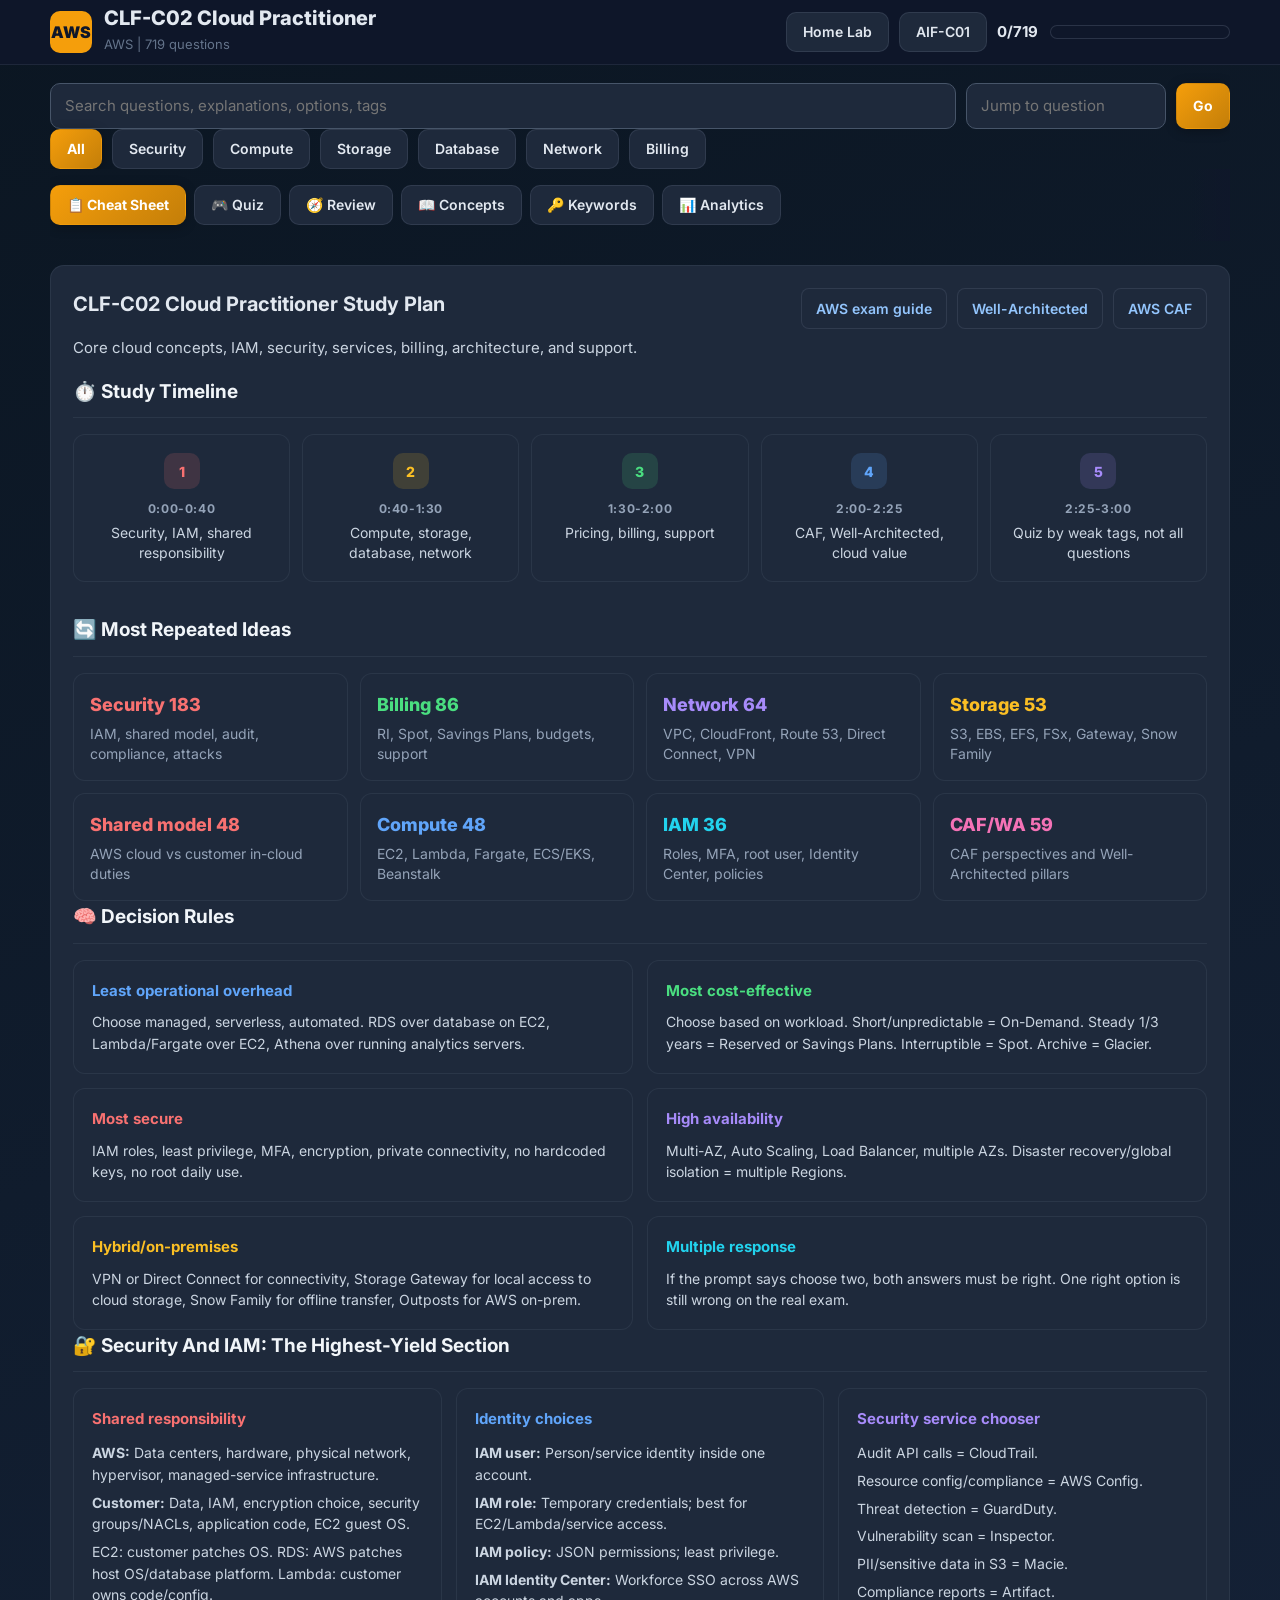
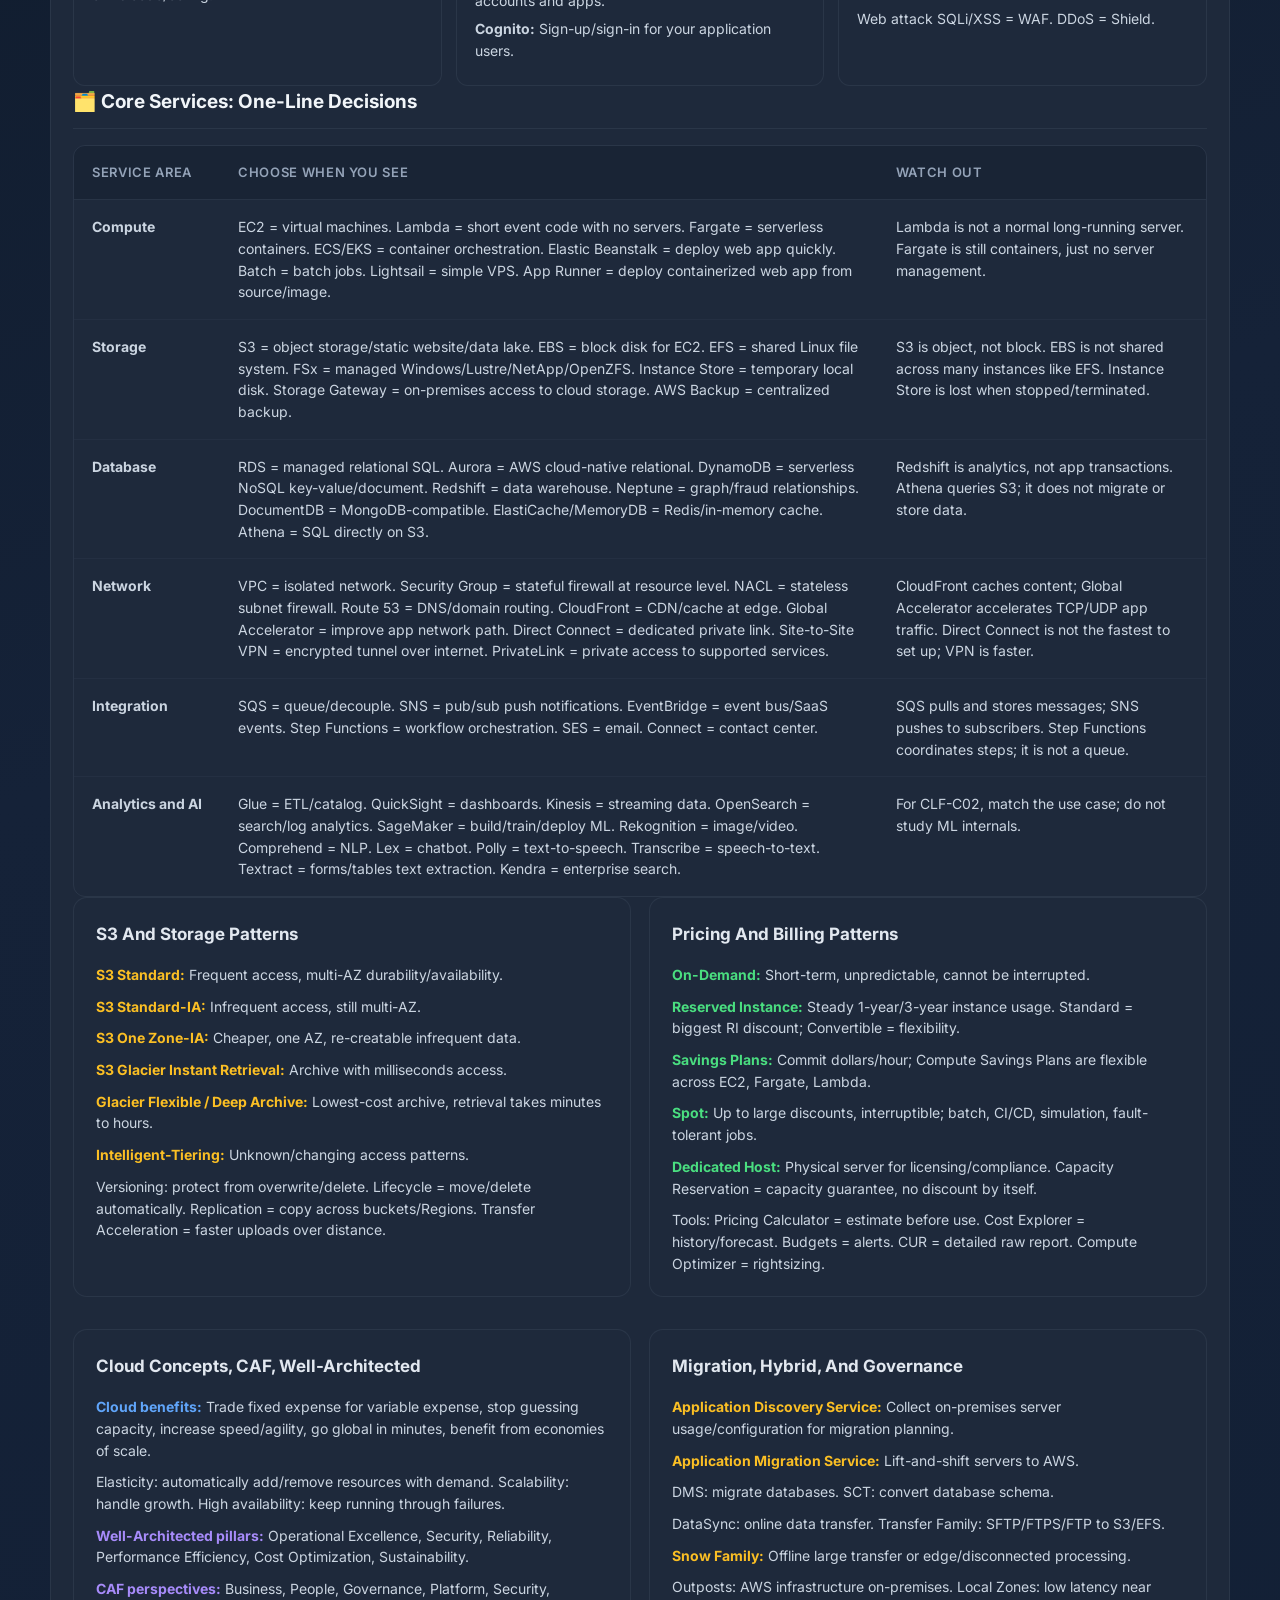
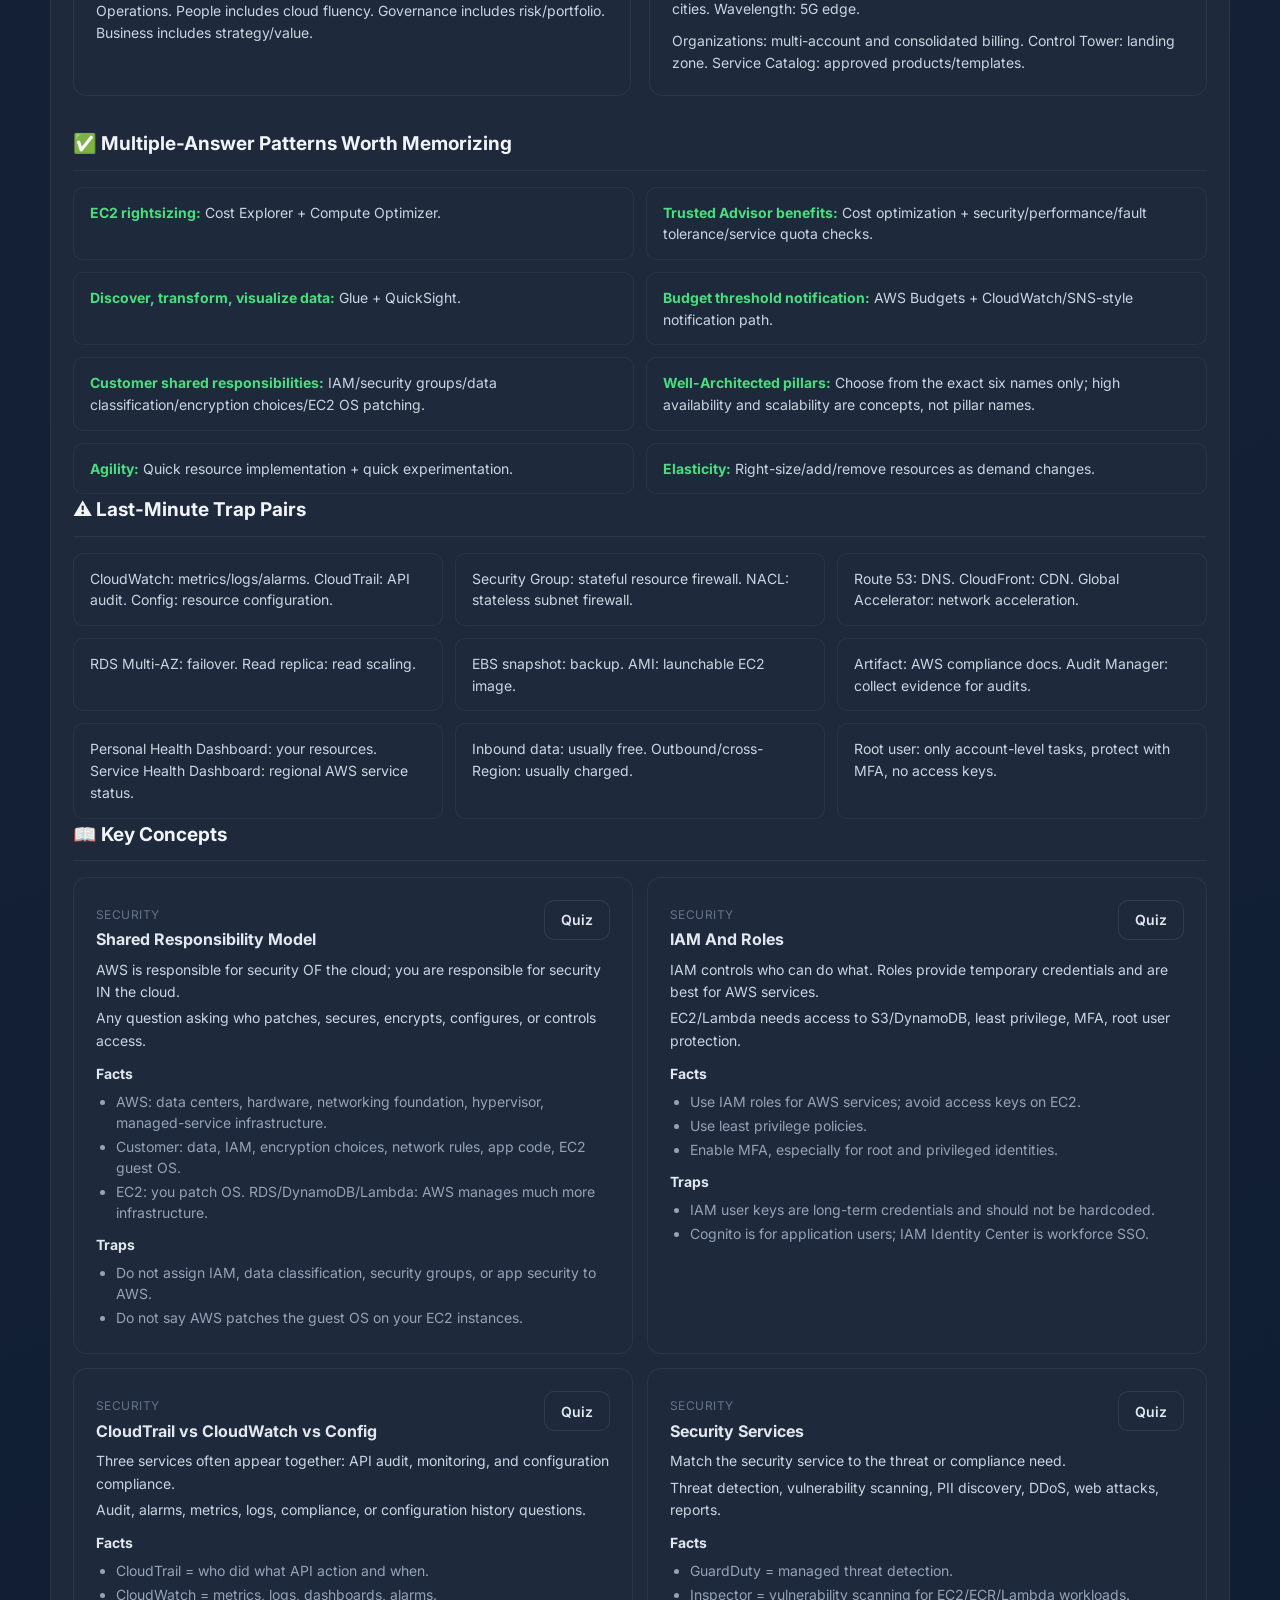
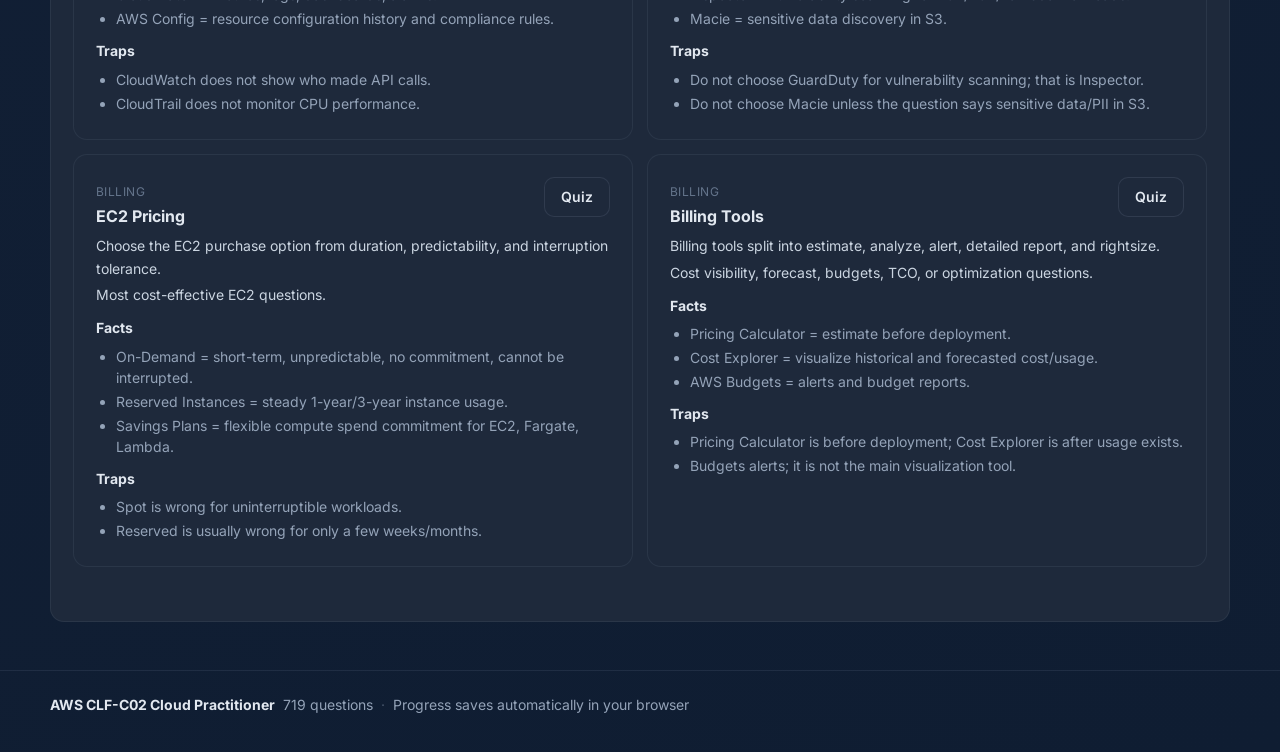
==== commit 808f5dd8: "Add Starred feature: mark questions for later review - Add toggleStar() function to star/unstar ques" ====
--- a/exam.html
+++ b/exam.html
@@ -124,6 +124,7 @@
                     <button class="chip-btn" type="button" data-review-filter="wrong">Wrong</button>
                     <button class="chip-btn" type="button" data-review-filter="correct">Correct</button>
                     <button class="chip-btn" type="button" data-review-filter="unseen">Unseen</button>
+                    <button class="chip-btn" type="button" data-review-filter="starred">Starred</button>
                 </div>
             </div>
             <div class="list" id="review-list"></div>
--- a/assets/study-lab.css
+++ b/assets/study-lab.css
@@ -1,1109 +1,521 @@
 :root {
     color-scheme: dark;
-    --bg: #0b1220;
-    --panel: #151f32;
-    --panel-soft: #1e293b;
-    --line: #334155;
-    --text: #f8fafc;
-    --muted: #94a3b8;
     --accent: #f59e0b;
-    --active-blue: #2563eb;
-    --active-blue-light: #3b82f6;
     --green: #22c55e;
     --red: #ef4444;
-    --blue: #38bdf8;
-}
-
-* {
-    box-sizing: border-box;
-}
+}
+
+* { box-sizing: border-box; }
 
 body {
     margin: 0;
     min-height: 100vh;
+    overflow-x: hidden;
     background:
-        linear-gradient(135deg, #0f172a 0%, #1e293b 100%);
-    color: var(--text);
+        linear-gradient(160deg, #0b1622 0%, #152238 40%, #0f1d32 100%);
+    color: #e2e8f0;
     font-family: Inter, ui-sans-serif, system-ui, -apple-system, BlinkMacSystemFont, "Segoe UI", sans-serif;
-}
-
-a {
-    color: inherit;
-    text-decoration: none;
-}
-
-button,
-input,
-select {
-    font: inherit;
-}
-
-button {
-    cursor: pointer;
-}
-
-.shell {
-    width: min(1180px, calc(100% - 32px));
-    margin: 0 auto;
-}
-
+    font-size: 16px;
+    line-height: 1.65;
+    -webkit-text-size-adjust: 100%;
+    word-break: break-word;
+    overflow-wrap: break-word;
+}
+
+a { color: inherit; text-decoration: none; }
+button, input, select { font: inherit; }
+button { cursor: pointer; }
+
+.shell { width: min(1180px, calc(100% - 32px)); margin: 0 auto; max-width: 100%; }
+
+/* ── Topbar ── */
 .topbar {
-    position: sticky;
-    top: 0;
-    z-index: 20;
-    border-bottom: 1px solid rgba(148, 163, 184, 0.22);
-    background: rgba(11, 18, 32, 0.92);
-    backdrop-filter: blur(14px);
-}
-
+    position: sticky; top: 0; z-index: 20;
+    border-bottom: 1px solid rgba(148,163,184,0.12);
+    background: rgba(15,23,42,0.94);
+    backdrop-filter: blur(20px);
+    -webkit-backdrop-filter: blur(20px);
+}
 .topbar-inner {
-    min-height: 72px;
-    display: flex;
-    align-items: center;
-    justify-content: space-between;
-    gap: 16px;
-    flex-wrap: wrap;
-}
-
-.brand {
-    display: flex;
-    align-items: center;
-    gap: 12px;
-}
-
+    min-height: 64px;
+    display: flex; align-items: center; justify-content: space-between; gap: 16px; flex-wrap: wrap;
+    max-width: 100%; overflow: hidden;
+}
+.brand { display: flex; align-items: center; gap: 12px; min-width: 0; flex-shrink: 1; }
 .brand-mark {
-    width: 44px;
-    height: 44px;
-    border-radius: 8px;
-    display: grid;
-    place-items: center;
-    background: linear-gradient(135deg, #fb923c, #f59e0b);
-    color: #0f172a;
-    font-weight: 900;
-    letter-spacing: 0;
-}
-
-.brand-title {
-    display: block;
-    font-size: 20px;
-    font-weight: 800;
-    line-height: 1.1;
-}
-
-.brand-subtitle,
-.muted {
-    color: var(--muted);
-    font-size: 13px;
-}
-
-.top-actions,
-.tabs,
-.button-row,
-.filter-row,
-.resource-row {
-    display: flex;
-    align-items: center;
-    gap: 10px;
-    flex-wrap: wrap;
-}
-
-.link-btn,
-.tab-btn,
-.action-btn,
-.chip-btn,
-.reset-btn {
-    min-height: 40px;
-    border-radius: 8px;
-    padding: 0 14px;
-    border: 1px solid var(--line);
-    background: rgba(15, 23, 42, 0.72);
-    color: var(--text);
-    display: inline-flex;
-    align-items: center;
-    justify-content: center;
-    gap: 8px;
-}
-
-.link-btn.primary,
-.action-btn.primary,
-.tab-btn.active,
-.chip-btn.active {
-    background: linear-gradient(135deg, var(--active-blue-light), #1d4ed8);
-    border-color: transparent;
-    color: #ffffff;
-    font-weight: 800;
-    box-shadow: 0 4px 14px rgba(59, 130, 246, 0.4);
-}
-
-.reset-btn {
-    color: #fecaca;
-    border-color: rgba(239, 68, 68, 0.38);
-}
-
-.progress-wrap {
-    display: flex;
-    align-items: center;
-    gap: 10px;
-}
-
-.bar {
-    width: 148px;
-    height: 10px;
-    border-radius: 999px;
-    background: #0f172a;
-    border: 1px solid rgba(148, 163, 184, 0.22);
-    overflow: hidden;
-}
-
-.bar-fill {
-    width: 0%;
-    height: 100%;
-    background: linear-gradient(90deg, #4ade80, #10b981);
-    transition: width 160ms ease;
-}
-
-.hero {
-    padding: 42px 0 24px;
-    display: grid;
-    grid-template-columns: minmax(0, 1.15fr) minmax(320px, 0.85fr);
-    gap: 28px;
-    align-items: stretch;
-}
-
-.hero-copy {
-    display: flex;
-    flex-direction: column;
-    justify-content: center;
-    gap: 18px;
-}
-
-.eyebrow {
-    color: #fbbf24;
-    font-size: 13px;
-    font-weight: 800;
-    letter-spacing: 0.08em;
-    text-transform: uppercase;
-}
-
-.hero h1,
-.hero h2 {
-    margin: 0;
-    font-size: clamp(34px, 6vw, 64px);
+    width: 42px; height: 42px; border-radius: 10px;
+    display: grid; place-items: center;
+    background: linear-gradient(135deg, var(--accent,#f59e0b), color-mix(in srgb, var(--accent,#f59e0b) 70%, #000));
+    color: #0f172a; font-weight: 900; font-size: 16px; flex-shrink: 0;
+}
+.brand-title { display: block; font-size: 20px; font-weight: 800; line-height: 1.15; }
+.brand-subtitle, .muted { color: #64748b; font-size: 13px; }
+
+.top-actions {
+    display: flex; align-items: center; gap: 10px; flex-wrap: wrap; flex-shrink: 0;
+}
+.button-row, .filter-row, .resource-row {
+    display: flex; align-items: center; gap: 10px; flex-wrap: wrap;
+}
+
+.tabs {
+    display: flex; align-items: center; gap: 8px;
+    flex-wrap: nowrap;
+    overflow-x: auto;
+    -webkit-overflow-scrolling: touch;
+    scrollbar-width: none;
+    padding: 14px 0 10px;
+    position: relative;
+    max-width: 100%;
+}
+.tabs::-webkit-scrollbar { display: none; }
+.tabs::after {
+    content: '';
+    position: absolute;
+    right: 0; top: 0; bottom: 0;
+    width: 40px;
+    background: linear-gradient(to right, transparent, rgba(15,23,42,0.94));
+    pointer-events: none;
+}
+.tab-btn { flex-shrink: 0; white-space: nowrap; }
+
+/* ── Buttons ── */
+.link-btn, .tab-btn, .action-btn, .chip-btn, .reset-btn {
+    min-height: 40px; border-radius: 10px; padding: 0 16px;
+    border: 1px solid rgba(148,163,184,0.15);
+    background: #1e293b; color: #e2e8f0;
+    display: inline-flex; align-items: center; justify-content: center; gap: 6px;
+    font-size: 14px; font-weight: 600;
+    transition: all 0.15s ease;
+}
+.link-btn:hover, .tab-btn:hover, .action-btn:hover, .chip-btn:hover {
+    border-color: rgba(148,163,184,0.3); background: #334155;
+}
+.link-btn.primary, .action-btn.primary, .tab-btn.active, .chip-btn.active {
+    background: linear-gradient(135deg, var(--accent,#2563eb), color-mix(in srgb, var(--accent,#1d4ed8) 80%, #000));
+    border-color: transparent; color: #fff; font-weight: 700;
+    box-shadow: 0 2px 12px rgba(0,0,0,0.3);
+}
+.reset-btn { color: #fecaca; border-color: rgba(239,68,68,0.38); }
+
+/* ── Progress ── */
+.progress-wrap { display: flex; align-items: center; gap: 12px; font-size: 15px; font-weight: 700; }
+.bar { width: 180px; height: 14px; border-radius: 999px; background: #0f172a; border: 1px solid rgba(148,163,184,0.2); overflow: hidden; flex-shrink: 0; }
+.bar-fill { width: 0%; height: 100%; background: linear-gradient(90deg, #f59e0b, #22c55e); transition: width 200ms ease; box-shadow: 0 0 6px rgba(34,197,94,0.15); }
+
+/* Exam card bigger progress bar */
+.exam-card .progress-wrap { display: flex; flex-direction: column; gap: 8px; align-items: stretch; }
+.exam-card .progress-wrap > strong { font-size: 18px; white-space: nowrap; }
+.exam-card .progress-row { display: flex; align-items: center; gap: 12px; }
+.exam-card .bar {
+    flex: 1; height: 18px; border-radius: 999px;
+    background: rgba(15,23,42,0.6); border: 1px solid rgba(148,163,184,0.15);
+}
+.exam-card .bar-fill {
+    background: linear-gradient(90deg, var(--accent, #22c55e), color-mix(in srgb, var(--accent, #22c55e) 60%, #fff));
+    box-shadow: 0 0 8px rgba(34,197,94,0.2);
+}
+
+/* ── Hero (home) ── */
+.hero { padding: 48px 0 28px; display: grid; grid-template-columns: minmax(0,1.15fr) minmax(320px,0.85fr); gap: 32px; align-items: stretch; max-width: 100%; }
+.hero-copy { display: flex; flex-direction: column; justify-content: center; gap: 20px; }
+.eyebrow { color: var(--accent, #fbbf24); font-size: 14px; font-weight: 800; letter-spacing: 0.08em; text-transform: uppercase; }
+.hero h1, .hero h2 { margin: 0; font-size: clamp(38px, 6vw, 64px); line-height: 1.05; }
+.hero p, .section-head p, .panel p { color: #cbd5e1; line-height: 1.65; font-size: 15px; }
+
+/* ── Grids ── */
+.stats-grid, .provider-grid, .exam-grid, .metric-grid, .concept-grid, .domain-grid { display: grid; gap: 14px; }
+.stats-grid { grid-template-columns: repeat(4, minmax(0,1fr)); }
+.provider-grid { grid-template-columns: repeat(4, minmax(0,1fr)); }
+.exam-grid { grid-template-columns: repeat(2, minmax(0,1fr)); }
+.metric-grid, .domain-grid { grid-template-columns: repeat(3, minmax(0,1fr)); }
+.concept-grid { grid-template-columns: repeat(2, minmax(0,1fr)); }
+
+/* ── Cards ── */
+.stat, .provider-card, .exam-card, .panel, .metric, .concept-card, .review-item, .keyword-card {
+    border: 1px solid rgba(148,163,184,0.1);
+    border-radius: 14px;
+    background: #1e293b;
+    max-width: 100%;
+    min-width: 0;
+}
+.stat, .provider-card, .metric { padding: 16px; }
+.exam-card, .panel, .concept-card, .review-item, .keyword-card { padding: 22px; }
+.exam-card .link-btn.primary { background: linear-gradient(135deg, var(--accent,#3b82f6), var(--accent,#1d4ed8)); }
+.stat strong, .metric strong { display: block; font-size: 28px; }
+.stat span, .metric span { display: block; color: #94a3b8; font-size: 13px; margin-top: 6px; }
+
+/* Colored stat accents */
+.stat:nth-child(1) strong { color: #f59e0b; }
+.stat:nth-child(2) strong { color: #60a5fa; }
+.stat:nth-child(3) strong { color: #4ade80; }
+.stat:nth-child(4) strong { color: #a78bfa; }
+
+.provider-head, .exam-head, .section-head, .panel-head, .review-head, .keyword-head {
+    display: flex; align-items: start; justify-content: space-between; gap: 12px;
+}
+.section-head { align-items: end; margin: 8px 0 16px; }
+.section-head h2, .panel h2, .exam-card h3, .provider-card h3 { margin: 0; font-size: 20px; }
+
+/* ── Pills / Tags ── */
+.status-pill, .tag, .answer-pill {
+    display: inline-flex; align-items: center; min-height: 28px; border-radius: 999px;
+    border: 1px solid rgba(148,163,184,0.22); padding: 5px 10px;
+    color: #dbeafe; background: rgba(30,41,59,0.7); font-size: 13px; font-weight: 700;
+}
+.status-live { color: #bbf7d0; border-color: rgba(34,197,94,0.36); background: rgba(34,197,94,0.1); }
+.status-planned { color: #bfdbfe; border-color: rgba(56,189,248,0.3); background: rgba(56,189,248,0.08); }
+
+/* ── Provider cards - colored top accent ── */
+.provider-card { border-top: 3px solid var(--accent, #3b82f6); }
+.provider-card:nth-child(1) { border-top-color: #f59e0b; }
+.provider-card:nth-child(2) { border-top-color: #60a5fa; }
+.provider-card:nth-child(3) { border-top-color: #6366f1; }
+.provider-card:nth-child(4) { border-top-color: #f87171; }
+
+/* ── Flow (home) ── */
+.lab-visual { display: grid; gap: 14px; align-content: center; }
+.flow-card { min-height: 108px; border: 1px solid rgba(148,163,184,0.15); border-radius: 10px; background: #1e293b; padding: 18px; }
+.flow-card b, .flow-card span { display: block; }
+.flow-card span { margin-top: 7px; color: #94a3b8; line-height: 1.6; font-size: 14px; }
+.flow-grid { display: grid; grid-template-columns: 1fr 1fr; gap: 14px; }
+
+/* ── Search ── */
+.search-panel { padding: 18px 0 0; max-width: 100%; overflow: hidden; }
+.search-grid { display: grid; grid-template-columns: minmax(0,1fr) 200px auto; gap: 10px; }
+.input {
+    width: 100%; min-height: 46px; border-radius: 10px;
+    border: 1px solid #475569; background: #1e293b; color: #e2e8f0; padding: 0 14px; font-size: 15px;
+}
+.tabs { padding: 16px 0; }
+.layout { padding: 24px 0 48px; display: grid; gap: 20px; max-width: 100%; overflow: hidden; }
+.hidden { display: none !important; }
+
+/* ── Quiz ── */
+.quiz-card { display: grid; gap: 18px; max-width: 100%; }
+.question-title { margin: 6px 0 0; font-size: 24px; line-height: 1.4; }
+.star-btn {
+    display: inline; background: none; border: none; color: #f59e0b;
+    font-size: 22px; cursor: pointer; padding: 0 4px; vertical-align: middle;
     line-height: 1;
-    letter-spacing: 0;
-}
-
-.hero p,
-.section-head p,
-.panel p {
-    color: #cbd5e1;
-    line-height: 1.62;
-}
-
-.stats-grid,
-.provider-grid,
-.exam-grid,
-.metric-grid,
-.concept-grid,
-.domain-grid {
-    display: grid;
-    gap: 12px;
-}
-
-.stats-grid {
-    grid-template-columns: repeat(4, minmax(0, 1fr));
-}
-
-.provider-grid {
-    grid-template-columns: repeat(4, minmax(0, 1fr));
-}
-
-.exam-grid {
-    grid-template-columns: repeat(2, minmax(0, 1fr));
-}
-
-.metric-grid,
-.domain-grid {
-    grid-template-columns: repeat(3, minmax(0, 1fr));
-}
-
-.concept-grid {
-    grid-template-columns: repeat(2, minmax(0, 1fr));
-}
-
-.stat,
-.provider-card,
-.exam-card,
-.panel,
-.metric,
-.concept-card,
-.review-item,
-.keyword-card {
-    border: 1px solid rgba(148, 163, 184, 0.22);
-    border-radius: 16px;
-    background: rgba(30, 41, 59, 0.85);
-    backdrop-filter: blur(10px);
-}
-
-.stat,
-.provider-card,
-.metric {
-    padding: 14px;
-}
-
-.exam-card,
-.panel,
-.concept-card,
-.review-item,
-.keyword-card {
-    padding: 18px;
-}
-
-.exam-card .bar-fill {
-    background: linear-gradient(90deg, var(--accent, #4ade80), var(--accent, #10b981));
-}
-
-.exam-card .link-btn.primary {
-    background: linear-gradient(135deg, var(--accent, #3b82f6), var(--accent, #1d4ed8));
-}
-
-.stat strong,
-.metric strong {
-    display: block;
-    font-size: 24px;
-}
-
-.stat span,
-.metric span {
-    display: block;
-    color: var(--muted);
-    font-size: 12px;
-    margin-top: 4px;
-}
-
-.provider-head,
-.exam-head,
-.section-head,
-.panel-head,
-.review-head,
-.keyword-head {
-    display: flex;
-    align-items: start;
-    justify-content: space-between;
-    gap: 12px;
-}
-
-.section-head {
-    align-items: end;
-    margin: 8px 0 14px;
-}
-
-.section-head h2,
-.panel h2,
-.exam-card h3,
-.provider-card h3 {
-    margin: 0;
-}
-
-.status-pill,
-.tag,
-.answer-pill {
-    display: inline-flex;
-    align-items: center;
-    min-height: 26px;
-    border-radius: 999px;
-    border: 1px solid rgba(148, 163, 184, 0.26);
-    padding: 4px 9px;
-    color: #dbeafe;
-    background: rgba(15, 23, 42, 0.56);
-    font-size: 12px;
-    font-weight: 700;
-}
-
-.status-live {
-    color: #bbf7d0;
-    border-color: rgba(34, 197, 94, 0.36);
-    background: rgba(34, 197, 94, 0.12);
-}
-
-.status-planned {
-    color: #bfdbfe;
-    border-color: rgba(56, 189, 248, 0.32);
-    background: rgba(56, 189, 248, 0.1);
-}
-
-.lab-visual {
-    display: grid;
-    gap: 12px;
-    align-content: center;
-}
-
-.flow-card {
-    min-height: 108px;
-    border: 1px solid rgba(148, 163, 184, 0.24);
-    border-radius: 8px;
-    background: rgba(15, 23, 42, 0.62);
-    padding: 16px;
-}
-
-.flow-card b,
-.flow-card span {
-    display: block;
-}
-
-.flow-card span {
-    margin-top: 7px;
-    color: var(--muted);
-    line-height: 1.5;
-    font-size: 13px;
-}
-
-.flow-grid {
-    display: grid;
-    grid-template-columns: 1fr 1fr;
-    gap: 12px;
-}
-
-.search-panel {
-    padding: 16px 0 0;
-}
-
-.search-grid {
-    display: grid;
-    grid-template-columns: minmax(0, 1fr) 190px auto;
-    gap: 10px;
-}
-
-.input {
-    width: 100%;
-    min-height: 42px;
-    border-radius: 8px;
-    border: 1px solid var(--line);
-    background: rgba(15, 23, 42, 0.72);
-    color: var(--text);
-    padding: 0 12px;
-}
-
-.tabs {
-    padding: 14px 0;
-}
-
-.layout {
-    padding: 22px 0 46px;
-    display: grid;
-    gap: 18px;
-}
-
-.hidden {
-    display: none !important;
-}
-
-.quiz-card {
-    display: grid;
-    gap: 16px;
-}
-
-.question-title {
-    margin: 4px 0 0;
-    font-size: 22px;
-    line-height: 1.35;
-}
-
-.options {
-    display: grid;
-    gap: 10px;
-}
-
+}
+.options { display: grid; gap: 10px; }
 .option {
-    width: 100%;
-    min-height: 54px;
-    text-align: left;
-    border: 1px solid var(--line);
-    border-radius: 12px;
-    padding: 14px;
-    background: rgba(15, 23, 42, 0.72);
-    color: var(--text);
-    display: flex;
-    align-items: center;
-    gap: 12px;
-}
-
-.option:hover,
-.review-item:hover,
-.keyword-card:hover {
-    border-color: var(--active-blue-light);
-}
-
+    width: 100%; min-height: 58px; text-align: left;
+    border: 1px solid rgba(148,163,184,0.18); border-radius: 12px; padding: 16px 18px;
+    background: #1e293b; color: #e2e8f0; font-size: 15px;
+    display: flex; align-items: center; gap: 14px;
+}
+.option:hover, .review-item:hover, .keyword-card:hover { border-color: #3b82f6; }
 .option-letter {
-    width: 28px;
-    height: 28px;
-    flex: 0 0 auto;
-    border-radius: 999px;
-    border: 2px solid #64748b;
-    display: grid;
-    place-items: center;
-    font-size: 13px;
-    font-weight: 800;
-}
-
-.option.selected .option-letter {
-    border-color: #3b82f6;
-    background: #2563eb;
-    color: #ffffff;
-}
-
-.option.correct .option-letter {
-    border-color: #16a34a;
-    background: #16a34a;
-    color: #ffffff;
-}
-
-.option.wrong .option-letter {
-    border-color: #dc2626;
-    background: #dc2626;
-    color: #ffffff;
-}
-
-.option.selected {
-    border-color: #60a5fa;
-    background: rgba(59, 130, 246, 0.18);
-    color: #bfdbfe;
-}
-
-.option.correct {
-    border-color: var(--green);
-    background: rgba(34, 197, 94, 0.16);
-    color: #bbf7d0;
-}
-
-.option.wrong {
-    border-color: var(--red);
-    background: rgba(239, 68, 68, 0.15);
-    color: #fecaca;
-}
+    width: 30px; height: 30px; flex: 0 0 auto; border-radius: 999px;
+    border: 2px solid #64748b; display: grid; place-items: center; font-size: 14px; font-weight: 800;
+}
+.option.selected .option-letter { border-color: #3b82f6; background: #2563eb; color: #fff; }
+.option.correct .option-letter { border-color: #16a34a; background: #16a34a; color: #fff; }
+.option.wrong .option-letter { border-color: #dc2626; background: #dc2626; color: #fff; }
+.option.selected { border-color: #60a5fa; background: rgba(59,130,246,0.15); color: #bfdbfe; }
+.option.correct { border-color: var(--green); background: rgba(34,197,94,0.12); color: #bbf7d0; }
+.option.wrong { border-color: var(--red); background: rgba(239,68,68,0.12); color: #fecaca; }
 
 .explanation {
-    border-left: 4px solid #3b82f6;
-    border-radius: 0 8px 8px 0;
-    padding: 18px;
-    background: rgba(30, 58, 138, 0.3);
-    color: #dbeafe;
-    line-height: 1.6;
-}
-
-.explanation strong {
-    display: block;
-    color: #93c5fd;
-    margin-bottom: 8px;
-}
-
-.multi-answer-controls {
-    display: flex;
-    align-items: center;
-    justify-content: space-between;
-    gap: 12px;
-    flex-wrap: wrap;
-    margin-top: 4px;
-}
-
+    border-left: 4px solid #3b82f6; border-radius: 0 10px 10px 0; padding: 20px;
+    background: rgba(30,58,138,0.25); color: #dbeafe; line-height: 1.7; font-size: 15px;
+}
+.explanation strong { display: block; color: #93c5fd; margin-bottom: 8px; }
+.multi-answer-controls { display: flex; align-items: center; justify-content: space-between; gap: 12px; flex-wrap: wrap; margin-top: 4px; }
 .peek-btn {
-    width: fit-content;
-    min-height: 40px;
-    border-radius: 8px;
-    border: 1px solid rgba(217, 119, 6, 0.62);
-    background: rgba(120, 53, 15, 0.2);
-    color: #fde68a;
-    padding: 0 14px;
-}
-
-.answer-peek {
-    border: 1px solid rgba(217, 119, 6, 0.5);
-    border-radius: 8px;
-    background: rgba(120, 53, 15, 0.2);
-    color: #fef3c7;
-    padding: 12px;
-    font-size: 14px;
-}
-
-.answer-summary {
-    border-radius: 8px;
-    padding: 12px;
-    font-size: 14px;
-    border: 1px solid transparent;
-}
-
-.correct-summary {
-    color: #bbf7d0;
-    border-color: rgba(34, 197, 94, 0.5);
-    background: rgba(20, 83, 45, 0.25);
-}
-
-.wrong-summary {
-    color: #fecaca;
-    border-color: rgba(239, 68, 68, 0.5);
-    background: rgba(127, 29, 29, 0.25);
-}
-
-.question-concept {
-    margin-top: 18px;
-    border: 1px solid rgba(148, 163, 184, 0.22);
-    border-radius: 8px;
-    background: rgba(15, 23, 42, 0.5);
-    padding: 14px;
-}
-
-.concept-kicker {
-    color: #67e8f9;
-    font-size: 12px;
-    text-transform: uppercase;
-    font-weight: 900;
-    margin-bottom: 8px;
-}
-
-.callout {
-    border: 1px solid rgba(30, 64, 175, 0.6);
-    border-radius: 8px;
-    background: rgba(30, 58, 138, 0.3);
-    color: #dbeafe;
-    padding: 14px;
-    font-size: 14px;
-    line-height: 1.55;
-}
-
-.two-col {
-    display: grid;
-    grid-template-columns: repeat(2, minmax(0, 1fr));
-    gap: 14px;
-}
-
-.subpanel {
-    padding: 18px;
-}
-
-.subpanel h3 {
-    margin-top: 0;
-}
-
-.mini-grid {
-    display: grid;
-    grid-template-columns: repeat(2, minmax(0, 1fr));
-    gap: 10px;
-}
-
-.repeated-grid {
-    grid-template-columns: repeat(3, minmax(0, 1fr));
-}
-
-.study-step,
-.mini-card {
-    border: 1px solid rgba(148, 163, 184, 0.22);
-    border-radius: 8px;
-    background: rgba(15, 23, 42, 0.52);
-    padding: 12px;
-}
-
-.study-step strong,
-.study-step span,
-.mini-card strong,
-.mini-card span {
-    display: block;
-}
-
-.study-step span,
-.mini-card span {
-    color: #cbd5e1;
-    font-size: 13px;
-    line-height: 1.5;
-    margin-top: 4px;
-}
-
-.study-step.blue { border-color: rgba(30, 64, 175, 0.6); background: rgba(30, 58, 138, 0.22); }
-.study-step.purple { border-color: rgba(109, 40, 217, 0.55); background: rgba(88, 28, 135, 0.22); }
-.study-step.amber { border-color: rgba(180, 83, 9, 0.55); background: rgba(120, 53, 15, 0.22); }
-.study-step.red { border-color: rgba(185, 28, 28, 0.55); background: rgba(127, 29, 29, 0.22); }
-
-.mini-card-head {
-    display: flex;
-    align-items: start;
-    justify-content: space-between;
-    gap: 8px;
-}
-
-.mini-card-head span {
-    margin-top: 0;
-    color: #94a3b8;
-    white-space: nowrap;
-}
-
-.keyword-group {
-    display: grid;
-    align-content: start;
-    gap: 12px;
-}
-
-.keyword-group h3,
-.rules-card h3 {
-    margin: 0;
-    color: #93c5fd;
-}
-
-.keyword-trigger-list {
-    display: grid;
-    gap: 10px;
-}
-
-.keyword-trigger {
-    display: flex;
-    align-items: center;
-    gap: 8px;
-    flex-wrap: wrap;
-    font-size: 14px;
-}
-
-.keyword-trigger span {
-    border-radius: 6px;
-    background: rgba(30, 58, 138, 0.3);
-    color: #93c5fd;
-    padding: 5px 8px;
-}
-
-.keyword-trigger span::before {
-    content: '"';
-}
-
-.keyword-trigger span::after {
-    content: '"';
-}
-
-.tag-cloud {
-    display: flex;
-    flex-wrap: wrap;
-    gap: 8px;
-}
-
-.keyword-tag {
-    border: 1px solid rgba(148, 163, 184, 0.24);
-    background: rgba(15, 23, 42, 0.58);
-    cursor: pointer;
-}
-
-.keyword-tag span {
-    margin-left: 5px;
-    color: #94a3b8;
-}
-
-.rules-card ol {
-    color: #cbd5e1;
-    padding-left: 20px;
-    line-height: 1.7;
-}
-
-.list {
-    display: grid;
-    gap: 10px;
-}
-
-.resource-row a {
-    min-height: 34px;
-    border-radius: 8px;
-    border: 1px solid rgba(148, 163, 184, 0.28);
-    padding: 7px 10px;
-    color: #dbeafe;
-    background: rgba(15, 23, 42, 0.58);
-    font-size: 13px;
-}
-
-.domain-bar {
-    height: 9px;
-    border-radius: 999px;
-    background: #0f172a;
-    border: 1px solid rgba(148, 163, 184, 0.22);
-    overflow: hidden;
-    margin-top: 8px;
-}
-
-.domain-bar span {
-    display: block;
-    height: 100%;
-    width: 0%;
-    background: linear-gradient(90deg, var(--green), var(--accent));
-}
-
-.footer {
-    border-top: 1px solid rgba(148, 163, 184, 0.18);
-    padding: 20px 0 32px;
-    color: var(--muted);
-    font-size: 13px;
-}
-
-.footer .shell {
-    display: flex;
-    align-items: center;
-    gap: 8px;
-    flex-wrap: wrap;
-}
-
-.footer strong {
-    color: var(--text);
-}
-
-.footer-divider {
-    opacity: 0.4;
-}
-
-/* Loading skeleton */
-.loading-skeleton {
-    display: grid;
-    gap: 14px;
-    padding: 24px 0;
-    animation: skeleton-pulse 1.5s ease-in-out infinite;
-}
-
-.loading-skeleton.hidden {
-    display: none;
-}
-
-@keyframes skeleton-pulse {
-    0%, 100% { opacity: 1; }
-    50% { opacity: 0.5; }
-}
-
-.skeleton-head {
-    height: 24px;
-    width: 40%;
-    border-radius: 6px;
-    background: rgba(148, 163, 184, 0.12);
-}
-
-.skeleton-line {
-    height: 16px;
-    width: 100%;
-    border-radius: 6px;
-    background: rgba(148, 163, 184, 0.08);
-}
-
-.skeleton-line.short {
-    width: 60%;
-}
-
-.skeleton-line.medium {
-    width: 80%;
-}
-
-.skeleton-grid {
-    display: grid;
-    grid-template-columns: repeat(3, minmax(0, 1fr));
-    gap: 12px;
-    margin-top: 8px;
-}
-
-.skeleton-card {
-    height: 120px;
-    border-radius: 12px;
-    background: rgba(148, 163, 184, 0.06);
-    border: 1px solid rgba(148, 163, 184, 0.1);
-}
-
-.shortcuts-hint {
-    margin: 0;
-    color: var(--muted);
-    font-size: 12px;
-    text-align: center;
-    padding: 8px 0 0;
-}
-
+    width: fit-content; min-height: 40px; border-radius: 8px;
+    border: 1px solid rgba(217,119,6,0.5); background: rgba(120,53,15,0.15); color: #fde68a;
+    padding: 0 16px; font-size: 14px;
+}
+.answer-peek { border: 1px solid rgba(217,119,6,0.4); border-radius: 8px; background: rgba(120,53,15,0.15); color: #fef3c7; padding: 14px; font-size: 15px; }
+.answer-summary { border-radius: 8px; padding: 14px; font-size: 15px; border: 1px solid transparent; }
+.correct-summary { color: #bbf7d0; border-color: rgba(34,197,94,0.4); background: rgba(20,83,45,0.2); }
+.wrong-summary { color: #fecaca; border-color: rgba(239,68,68,0.4); background: rgba(127,29,29,0.2); }
+.question-concept { margin-top: 18px; border: 1px solid rgba(148,163,184,0.15); border-radius: 10px; background: #1e293b; padding: 16px; }
+.concept-kicker { color: #67e8f9; font-size: 13px; text-transform: uppercase; font-weight: 900; margin-bottom: 8px; }
+
+/* ── Analytics ── */
+.callout { border: 1px solid rgba(30,64,175,0.5); border-radius: 10px; background: rgba(30,58,138,0.2); color: #dbeafe; padding: 16px; font-size: 15px; line-height: 1.6; }
+.two-col { display: grid; grid-template-columns: repeat(2, minmax(0,1fr)); gap: 16px; }
+.subpanel { padding: 20px; }
+.subpanel h3 { margin-top: 0; font-size: 16px; }
+.mini-grid { display: grid; grid-template-columns: repeat(2, minmax(0,1fr)); gap: 10px; }
+.repeated-grid { grid-template-columns: repeat(3, minmax(0,1fr)); }
+.study-step, .mini-card { border: 1px solid rgba(148,163,184,0.15); border-radius: 10px; background: #1e293b; padding: 14px; font-size: 14px; }
+.study-step strong, .study-step span, .mini-card strong, .mini-card span { display: block; }
+.study-step span, .mini-card span { color: #cbd5e1; font-size: 14px; line-height: 1.55; margin-top: 4px; }
+.study-step.blue { border-color: rgba(30,64,175,0.5); background: rgba(30,58,138,0.15); }
+.study-step.purple { border-color: rgba(109,40,217,0.45); background: rgba(88,28,135,0.15); }
+.study-step.amber { border-color: rgba(180,83,9,0.45); background: rgba(120,53,15,0.15); }
+.study-step.red { border-color: rgba(185,28,28,0.45); background: rgba(127,29,29,0.15); }
+.mini-card-head { display: flex; align-items: start; justify-content: space-between; gap: 8px; }
+.mini-card-head span { margin-top: 0; color: #94a3b8; white-space: nowrap; }
+
+/* ── Keywords ── */
+.keyword-group { display: grid; align-content: start; gap: 14px; }
+.keyword-group h3, .rules-card h3 { margin: 0; color: #93c5fd; font-size: 16px; }
+.keyword-trigger-list { display: grid; gap: 10px; }
+.keyword-trigger { display: flex; align-items: center; gap: 8px; flex-wrap: wrap; font-size: 15px; }
+.keyword-trigger span { border-radius: 6px; background: rgba(30,58,138,0.3); color: #93c5fd; padding: 5px 10px; }
+.keyword-trigger span::before { content: '"'; }
+.keyword-trigger span::after { content: '"'; }
+.tag-cloud { display: flex; flex-wrap: wrap; gap: 8px; }
+.keyword-tag { border: 1px solid rgba(148,163,184,0.2); background: #1e293b; cursor: pointer; }
+.keyword-tag span { margin-left: 5px; color: #94a3b8; }
+.rules-card ol { color: #cbd5e1; padding-left: 22px; line-height: 1.8; font-size: 15px; }
+.list { display: grid; gap: 12px; }
+
+.resource-row a, .resource-link {
+    min-height: 36px; border-radius: 8px; border: 1px solid rgba(148,163,184,0.15); padding: 8px 14px;
+    color: #93c5fd; background: #1e293b; font-size: 14px; font-weight: 600;
+    transition: all 0.15s ease; display: inline-flex; align-items: center; gap: 4px;
+}
+.resource-row a:hover, .resource-link:hover { border-color: rgba(59,130,246,0.4); background: rgba(30,58,138,0.2); }
+
+/* ── Concept cards ── */
+.concept-card .panel-head { margin-bottom: 6px; }
+.concept-card .panel-head h3 { margin: 0; font-size: 16px; font-weight: 700; }
+.concept-card .panel-head .muted { font-size: 12px; text-transform: uppercase; letter-spacing: 0.04em; }
+.concept-card p { font-size: 14px; color: #cbd5e1; line-height: 1.6; margin: 0 0 4px; }
+.concept-card ul { margin: 6px 0 0; padding-left: 20px; font-size: 14px; color: #94a3b8; }
+.concept-card ul li { margin-bottom: 3px; line-height: 1.5; }
+.concept-card strong { display: block; font-size: 14px; color: #e2e8f0; margin-top: 10px; }
+
+.domain-bar { height: 10px; border-radius: 999px; background: #0f172a; border: 1px solid rgba(148,163,184,0.2); overflow: hidden; margin-top: 10px; }
+.domain-bar span { display: block; height: 100%; width: 0%; background: linear-gradient(90deg, var(--green), var(--accent)); }
+
+/* ── Footer ── */
+.footer { border-top: 1px solid rgba(148,163,184,0.12); padding: 22px 0 36px; color: #94a3b8; font-size: 14px; }
+.footer .shell { display: flex; align-items: center; gap: 8px; flex-wrap: wrap; }
+.footer strong { color: #e2e8f0; }
+.footer-divider { opacity: 0.4; }
+.shortcuts-hint { margin: 0; color: #64748b; font-size: 13px; text-align: center; padding: 10px 0 0; }
+
+/* ── Loading skeleton ── */
+.loading-skeleton { display: grid; gap: 16px; padding: 28px 0; animation: skeleton-pulse 1.5s ease-in-out infinite; }
+.loading-skeleton.hidden { display: none; }
+@keyframes skeleton-pulse { 0%,100%{opacity:1} 50%{opacity:.5} }
+.skeleton-head { height: 28px; width: 40%; border-radius: 6px; background: rgba(148,163,184,0.1); }
+.skeleton-line { height: 18px; width: 100%; border-radius: 6px; background: rgba(148,163,184,0.07); }
+.skeleton-line.short { width: 60%; }
+.skeleton-line.medium { width: 80%; }
+.skeleton-grid { display: grid; grid-template-columns: repeat(3, minmax(0,1fr)); gap: 14px; margin-top: 8px; }
+.skeleton-card { height: 130px; border-radius: 12px; background: rgba(148,163,184,0.05); border: 1px solid rgba(148,163,184,0.08); }
+
+/* ═══════ Cram Sheet ═══════ */
+.cram-section { margin-bottom: 32px; }
+.cram-section-heading {
+    font-size: 19px; font-weight: 700; color: #f1f5f9;
+    margin: 0 0 16px; padding-bottom: 10px;
+    border-bottom: 1px solid rgba(148,163,184,0.1);
+    display: flex; align-items: center; gap: 8px;
+}
+.cram-timeline { display: grid; grid-template-columns: repeat(5, minmax(0,1fr)); gap: 12px; margin-bottom: 32px; }
+.cram-step { padding: 18px 14px; border-radius: 12px; border: 1px solid rgba(148,163,184,0.1); background: #1e293b; text-align: center; }
+.cram-step-num {
+    width: 36px; height: 36px; border-radius: 10px; display: inline-flex; align-items: center; justify-content: center;
+    font-size: 14px; font-weight: 800; margin-bottom: 10px;
+}
+.cram-step-time { font-size: 12px; font-weight: 700; text-transform: uppercase; letter-spacing: 0.05em; margin-bottom: 4px; color: #94a3b8; }
+.cram-step-label { font-size: 14px; color: #cbd5e1; line-height: 1.45; }
+
+.cram-stat-grid { display: grid; grid-template-columns: repeat(4, minmax(0,1fr)); gap: 12px; }
+.cram-stat-grid.cols-5 { grid-template-columns: repeat(5, minmax(0,1fr)); }
+.cram-stat-card { padding: 16px; border-radius: 12px; border: 1px solid rgba(148,163,184,0.1); background: #1e293b; }
+.cram-stat-value { font-size: 18px; font-weight: 800; margin-bottom: 4px; }
+.cram-stat-desc { font-size: 14px; color: #94a3b8; line-height: 1.45; }
+
+.cram-rules { display: grid; grid-template-columns: repeat(2, minmax(0,1fr)); gap: 14px; }
+.cram-rule-card { padding: 18px; border-radius: 12px; border: 1px solid rgba(148,163,184,0.1); background: #1e293b; }
+.cram-rule-header { font-size: 15px; font-weight: 700; margin-bottom: 8px; }
+.cram-rule-body { font-size: 14px; color: #cbd5e1; line-height: 1.55; }
+
+.cram-cols-3 { display: grid; grid-template-columns: repeat(3, minmax(0,1fr)); gap: 14px; }
+.cram-col-card { padding: 18px; border-radius: 12px; border: 1px solid rgba(148,163,184,0.1); background: #1e293b; }
+.cram-col-title { font-size: 15px; font-weight: 700; margin: 0 0 10px; }
+.cram-col-card p { margin: 0 0 6px; font-size: 14px; color: #cbd5e1; line-height: 1.55; }
+
+.cram-table-wrap { overflow-x: auto; border-radius: 12px; border: 1px solid rgba(148,163,184,0.1); max-width: 100%; }
+.cram-table { width: 100%; border-collapse: collapse; font-size: 14px; }
+.cram-table th {
+    text-align: left; padding: 16px 18px; color: #94a3b8; font-weight: 600; font-size: 13px;
+    text-transform: uppercase; letter-spacing: 0.05em; background: rgba(15,23,42,0.3);
+    border-bottom: 1px solid rgba(148,163,184,0.12);
+}
+.cram-table td { padding: 16px 18px; border-bottom: 1px solid rgba(148,163,184,0.05); vertical-align: top; line-height: 1.55; color: #cbd5e1; }
+.cram-table tr:last-child td { border-bottom: none; }
+.cram-table .col-area { font-weight: 700; white-space: nowrap; font-size: 14px; }
+.cram-table .col-choose { min-width: 280px; }
+.cram-table .col-trap { min-width: 200px; }
+
+.cram-two-col { display: grid; grid-template-columns: repeat(2, minmax(0,1fr)); gap: 18px; margin-bottom: 32px; }
+.cram-panel-card { padding: 22px; border-radius: 14px; border: 1px solid rgba(148,163,184,0.1); background: #1e293b; }
+.cram-panel-card h3 { margin: 0 0 16px; font-size: 17px; font-weight: 700; }
+.cram-panel-card p { margin: 0 0 10px; font-size: 14px; color: #cbd5e1; line-height: 1.55; }
+.cram-panel-card p:last-child { margin-bottom: 0; }
+
+.cram-multi { display: grid; grid-template-columns: repeat(2, minmax(0,1fr)); gap: 12px; }
+.cram-multi-item { padding: 14px 16px; border-radius: 10px; border: 1px solid rgba(148,163,184,0.08); background: #1e293b; font-size: 14px; color: #cbd5e1; line-height: 1.55; }
+.cram-multi-kw { font-weight: 700; }
+
+.cram-traps { display: grid; grid-template-columns: repeat(3, minmax(0,1fr)); gap: 12px; }
+.cram-trap-item { padding: 14px 16px; border-radius: 10px; border: 1px solid rgba(148,163,184,0.08); background: #1e293b; font-size: 14px; color: #cbd5e1; line-height: 1.55; }
+
+.color-red    { color: #f87171; }
+.color-amber  { color: #fbbf24; }
+.color-green  { color: #4ade80; }
+.color-blue   { color: #60a5fa; }
+.color-purple { color: #a78bfa; }
+.color-cyan   { color: #22d3ee; }
+.color-pink   { color: #f472b6; }
+.cram-step-num.color-red    { background: rgba(248,113,113,0.15); }
+.cram-step-num.color-amber  { background: rgba(251,191,36,0.15); }
+.cram-step-num.color-green  { background: rgba(74,222,128,0.15); }
+.cram-step-num.color-blue   { background: rgba(96,165,250,0.15); }
+.cram-step-num.color-purple { background: rgba(167,139,250,0.15); }
+.cram-step-num.color-cyan   { background: rgba(34,211,238,0.15); }
+.cram-step-num.color-pink   { background: rgba(244,114,182,0.15); }
+
+/* ── Responsive ── */
+
+/* Tablet */
 @media (max-width: 900px) {
-    .hero,
-    .exam-grid,
-    .concept-grid,
-    .two-col {
+    .hero { grid-template-columns: 1fr; }
+    .hero h1 { font-size: clamp(28px, 5vw, 44px); }
+    .exam-grid, .concept-grid, .two-col, .metric-grid { grid-template-columns: 1fr; }
+    .provider-grid, .stats-grid { grid-template-columns: repeat(2, minmax(0,1fr)); }
+    .domain-grid { grid-template-columns: repeat(2, minmax(0,1fr)); }
+    .search-grid { grid-template-columns: 1fr; }
+    .repeated-grid { grid-template-columns: repeat(2, minmax(0,1fr)); }
+    .lab-visual { display: none; }
+    .cram-timeline { grid-template-columns: repeat(3, minmax(0,1fr)); }
+    .cram-stat-grid, .cram-stat-grid.cols-5 { grid-template-columns: repeat(3, minmax(0,1fr)); }
+    .cram-cols-3, .cram-two-col, .cram-rules, .cram-multi { grid-template-columns: 1fr; }
+    .cram-traps { grid-template-columns: repeat(2, minmax(0,1fr)); }
+    .cram-table .col-area { white-space: normal; }
+}
+
+/* Mobile */
+@media (max-width: 640px) {
+    .shell { width: calc(100% - 24px); }
+
+    .topbar-inner {
+        min-height: auto; gap: 8px; padding: 8px 0;
+        flex-direction: row; align-items: center; flex-wrap: wrap;
+    }
+    .brand { gap: 8px; }
+    .brand-title { font-size: 16px; }
+    .brand-subtitle { display: none; }
+    .brand-mark { width: 34px; height: 34px; font-size: 13px; }
+
+    .top-actions {
+        width: 100%; justify-content: flex-start; flex-wrap: wrap; gap: 8px;
+        order: 3; margin-top: 4px;
+    }
+    .progress-wrap {
+        width: 100%; justify-content: space-between;
+        order: 4; margin-top: 2px;
+    }
+    .bar { width: 100px; height: 10px; }
+
+    .tabs {
+        gap: 6px; padding: 8px 0;
+    }
+    .tabs::after { display: none; }
+    .tab-btn {
+        flex: 0 0 auto; width: auto; white-space: nowrap;
+        font-size: 13px; padding: 0 12px; min-height: 40px;
+    }
+
+    .section-head, .panel-head, .provider-head, .exam-head, .review-head, .keyword-head {
+        flex-direction: column; align-items: stretch;
+    }
+
+    .provider-grid, .stats-grid, .metric-grid, .domain-grid, .flow-grid, .mini-grid, .repeated-grid {
         grid-template-columns: 1fr;
     }
-
-    .provider-grid,
-    .stats-grid {
-        grid-template-columns: repeat(2, minmax(0, 1fr));
-    }
-
-    .search-grid {
-        grid-template-columns: 1fr;
-    }
-
-    .repeated-grid {
-        grid-template-columns: repeat(2, minmax(0, 1fr));
-    }
-}
-
-@media (max-width: 640px) {
-    .topbar-inner,
-    .top-actions,
-    .progress-wrap,
-    .section-head,
-    .panel-head,
-    .provider-head,
-    .exam-head,
-    .review-head,
-    .keyword-head {
-        align-items: stretch;
-        flex-direction: column;
-    }
-
-    .provider-grid,
-    .stats-grid,
-    .metric-grid,
-    .domain-grid,
-    .flow-grid,
-    .mini-grid,
-    .repeated-grid {
-        grid-template-columns: 1fr;
-    }
-
-    .bar,
-    .link-btn,
-    .tab-btn,
-    .action-btn,
-    .chip-btn,
-    .reset-btn {
-        width: 100%;
-    }
-}
-
-/* Cram Sheet Styles */
-.cram-section {
-    margin-bottom: 24px;
-}
-
-.cram-section h3 {
-    font-size: 18px;
-    font-weight: 700;
-    margin: 0 0 16px;
-}
-
-.cram-timeline {
-    display: grid;
-    grid-template-columns: repeat(5, minmax(0, 1fr));
-    gap: 12px;
-    margin-bottom: 24px;
-}
-
-.cram-timeline-item {
-    padding: 16px;
-    border-radius: 10px;
-    border: 1px solid rgba(148, 163, 184, 0.15);
-    background: rgba(30, 41, 59, 0.6);
-}
-
-.cram-time {
-    font-weight: 700;
-    font-size: 14px;
-    margin-bottom: 4px;
-}
-
-.cram-grid {
-    display: grid;
-    gap: 12px;
-}
-
-.cram-grid-4 {
-    grid-template-columns: repeat(4, minmax(0, 1fr));
-}
-
-.cram-grid-5 {
-    grid-template-columns: repeat(5, minmax(0, 1fr));
-}
-
-.cram-grid-3 {
-    grid-template-columns: repeat(3, minmax(0, 1fr));
-}
-
-.cram-idea-card,
-.cram-domain-card {
-    padding: 12px;
-    border-radius: 8px;
-    background: rgba(30, 41, 59, 0.6);
-    border: 1px solid rgba(148, 163, 184, 0.15);
-    font-size: 13px;
-}
-
-.cram-idea-label,
-.cram-domain-pct {
-    font-weight: 700;
-    font-size: 14px;
-    margin-bottom: 4px;
-}
-
-.cram-rules {
-    display: grid;
-    grid-template-columns: repeat(2, minmax(0, 1fr));
-    gap: 16px;
-    font-size: 14px;
-    color: #cbd5e1;
-}
-
-.cram-rules p {
-    margin: 0;
-    line-height: 1.5;
-}
-
-.cram-kw {
-    font-weight: 600;
-}
-
-.cram-cols-3 {
-    display: grid;
-    grid-template-columns: repeat(3, minmax(0, 1fr));
-    gap: 20px;
-    font-size: 14px;
-}
-
-.cram-col h4 {
-    margin: 0 0 8px;
-    font-size: 15px;
-}
-
-.cram-col p {
-    margin: 0 0 6px;
-    line-height: 1.45;
-    color: #cbd5e1;
-}
-
-.cram-table-wrap {
-    overflow-x: auto;
-}
-
-.cram-table {
-    width: 100%;
-    border-collapse: collapse;
-    font-size: 13px;
-}
-
-.cram-table th {
-    text-align: left;
-    padding: 12px;
-    color: var(--muted);
-    border-bottom: 1px solid var(--line);
-    font-weight: 600;
-}
-
-.cram-table td {
-    padding: 12px;
-    border-top: 1px solid rgba(148, 163, 184, 0.12);
-    vertical-align: top;
-    line-height: 1.45;
-}
-
-.cram-area {
-    font-weight: 600;
-    white-space: nowrap;
-}
-
-.cram-two-col {
-    display: grid;
-    grid-template-columns: repeat(2, minmax(0, 1fr));
-    gap: 24px;
-    margin-bottom: 24px;
-}
-
-.cram-panel {
-    padding: 20px;
-    border-radius: 12px;
-    background: rgba(21, 31, 50, 0.8);
-    border: 1px solid rgba(148, 163, 184, 0.15);
-}
-
-.cram-panel h3 {
-    margin: 0 0 12px;
-    font-size: 16px;
-}
-
-.cram-list p {
-    margin: 0 0 8px;
-    font-size: 14px;
-    color: #cbd5e1;
-    line-height: 1.45;
-}
-
-.cram-traps {
-    display: grid;
-    grid-template-columns: repeat(3, minmax(0, 1fr));
-    gap: 16px;
-    font-size: 14px;
-    color: #cbd5e1;
-}
-
-.cram-traps p {
-    margin: 0;
-    line-height: 1.45;
-}
-
-/* Color utilities for cram sheet */
-.cram-color-red { color: #fca5a5; }
-.cram-color-red .cram-time, .cram-color-red .cram-domain-pct, .cram-color-red .cram-idea-label { color: #fca5a5; }
-.cram-color-red.cram-timeline-item { background: rgba(127, 29, 29, 0.25); border-color: rgba(185, 28, 28, 0.4); }
-.cram-color-red.cram-domain-card, .cram-color-red.cram-idea-card { background: rgba(127, 29, 29, 0.2); border-color: rgba(185, 28, 28, 0.3); }
-
-.cram-color-amber { color: #fcd34d; }
-.cram-color-amber .cram-time, .cram-color-amber .cram-domain-pct, .cram-color-amber .cram-idea-label { color: #fcd34d; }
-.cram-color-amber.cram-timeline-item { background: rgba(120, 53, 15, 0.25); border-color: rgba(146, 64, 14, 0.4); }
-.cram-color-amber.cram-domain-card, .cram-color-amber.cram-idea-card { background: rgba(120, 53, 15, 0.2); border-color: rgba(146, 64, 14, 0.3); }
-
-.cram-color-green { color: #86efac; }
-.cram-color-green .cram-time, .cram-color-green .cram-domain-pct, .cram-color-green .cram-idea-label { color: #86efac; }
-.cram-color-green.cram-timeline-item { background: rgba(20, 83, 45, 0.25); border-color: rgba(22, 101, 52, 0.4); }
-.cram-color-green.cram-domain-card, .cram-color-green.cram-idea-card { background: rgba(20, 83, 45, 0.2); border-color: rgba(22, 101, 52, 0.3); }
-
-.cram-color-blue { color: #93c5fd; }
-.cram-color-blue .cram-time, .cram-color-blue .cram-domain-pct, .cram-color-blue .cram-idea-label { color: #93c5fd; }
-.cram-color-blue.cram-timeline-item { background: rgba(30, 58, 138, 0.25); border-color: rgba(37, 99, 235, 0.4); }
-.cram-color-blue.cram-domain-card, .cram-color-blue.cram-idea-card { background: rgba(30, 58, 138, 0.2); border-color: rgba(37, 99, 235, 0.3); }
-
-.cram-color-purple { color: #c4b5fd; }
-.cram-color-purple .cram-time, .cram-color-purple .cram-domain-pct, .cram-color-purple .cram-idea-label { color: #c4b5fd; }
-.cram-color-purple.cram-timeline-item { background: rgba(76, 29, 149, 0.25); border-color: rgba(107, 33, 168, 0.4); }
-.cram-color-purple.cram-domain-card, .cram-color-purple.cram-idea-card { background: rgba(76, 29, 149, 0.2); border-color: rgba(107, 33, 168, 0.3); }
-
-.cram-color-cyan { color: #67e8f9; }
-.cram-color-cyan .cram-time, .cram-color-cyan .cram-domain-pct, .cram-color-cyan .cram-idea-label { color: #67e8f9; }
-.cram-color-cyan.cram-timeline-item { background: rgba(8, 51, 68, 0.25); border-color: rgba(6, 95, 70, 0.4); }
-.cram-color-cyan.cram-domain-card, .cram-color-cyan.cram-idea-card { background: rgba(8, 51, 68, 0.2); border-color: rgba(6, 95, 70, 0.3); }
-
-.cram-color-pink { color: #f9a8d4; }
-.cram-color-pink .cram-time, .cram-color-pink .cram-domain-pct, .cram-color-pink .cram-idea-label { color: #f9a8d4; }
-.cram-color-pink.cram-timeline-item { background: rgba(131, 24, 67, 0.25); border-color: rgba(157, 23, 77, 0.4); }
-.cram-color-pink.cram-domain-card, .cram-color-pink.cram-idea-card { background: rgba(131, 24, 67, 0.2); border-color: rgba(157, 23, 77, 0.3); }
-
-@media (max-width: 900px) {
-    .cram-timeline {
-        grid-template-columns: repeat(3, minmax(0, 1fr));
-    }
-    .cram-grid-4,
-    .cram-grid-5 {
-        grid-template-columns: repeat(3, minmax(0, 1fr));
-    }
-    .cram-cols-3 {
-        grid-template-columns: 1fr;
-    }
-    .cram-two-col {
-        grid-template-columns: 1fr;
-    }
-    .cram-rules {
-        grid-template-columns: 1fr;
-    }
-    .cram-traps {
-        grid-template-columns: repeat(2, minmax(0, 1fr));
-    }
-}
-
-@media (max-width: 640px) {
-    .cram-timeline {
-        grid-template-columns: repeat(2, minmax(0, 1fr));
-    }
-    .cram-grid-3,
-    .cram-grid-4,
-    .cram-grid-5 {
-        grid-template-columns: repeat(2, minmax(0, 1fr));
-    }
-    .cram-traps {
-        grid-template-columns: 1fr;
-    }
-}
+    .hero { padding: 24px 0 12px; gap: 18px; }
+    .hero-copy { gap: 12px; }
+    .hero h1 { font-size: clamp(26px, 7vw, 38px); }
+
+    .link-btn, .action-btn, .chip-btn, .reset-btn {
+        min-height: 44px; padding: 0 14px; font-size: 14px;
+    }
+
+    .search-panel { padding: 10px 0 0; }
+    .search-grid { grid-template-columns: 1fr; gap: 8px; }
+    .input { min-height: 44px; font-size: 16px; padding: 0 12px; }
+    #search-input { font-size: 14px; }
+    #search-input::placeholder { font-size: 13px; opacity: 0.7; }
+    #jump-input { font-size: 16px; }
+    #jump-btn { min-height: 44px; font-size: 16px; }
+    .layout { padding: 14px 0 28px; gap: 14px; }
+    #exam-links { display: flex; gap: 6px; flex-wrap: wrap; }
+    #exam-links .link-btn { min-height: 36px; padding: 0 10px; font-size: 13px; }
+    .shortcuts-hint { display: none; }
+
+    /* Quiz mobile */
+    .quiz-card { gap: 12px; }
+    .question-title { font-size: 18px; line-height: 1.35; }
+    .options { gap: 8px; }
+    .option { padding: 14px; font-size: 15px; min-height: 48px; gap: 10px; }
+    .option-letter { width: 28px; height: 28px; font-size: 13px; }
+    .explanation { padding: 14px; font-size: 14px; }
+
+    /* Cram sheet mobile - compact */
+    .cram-section { margin-bottom: 18px; }
+    .cram-section-heading { font-size: 15px; margin-bottom: 10px; padding-bottom: 6px; }
+    .cram-timeline { grid-template-columns: 1fr; gap: 6px; margin-bottom: 18px; }
+    .cram-step { padding: 10px 8px; }
+    .cram-step-num { width: 28px; height: 28px; font-size: 11px; margin-bottom: 6px; }
+    .cram-step-time { font-size: 10px; }
+    .cram-step-label { font-size: 12px; line-height: 1.35; }
+    .cram-stat-grid, .cram-stat-grid.cols-5 { grid-template-columns: repeat(2, 1fr); gap: 6px; }
+    .cram-stat-card { padding: 10px; }
+    .cram-stat-value { font-size: 14px; }
+    .cram-stat-desc { font-size: 11px; line-height: 1.35; }
+    .cram-two-col, .cram-cols-3, .cram-rules, .cram-multi { grid-template-columns: 1fr; gap: 8px; }
+    .cram-traps { grid-template-columns: 1fr; gap: 6px; }
+    .cram-panel-card, .cram-col-card { padding: 12px; }
+    .cram-panel-card h3 { font-size: 14px; margin-bottom: 8px; }
+    .cram-panel-card p { font-size: 12px; line-height: 1.45; }
+    .cram-col-title { font-size: 13px; }
+    .cram-col-card p { font-size: 12px; line-height: 1.45; }
+    .cram-rule-card { padding: 12px; }
+    .cram-rule-header { font-size: 13px; }
+    .cram-rule-body { font-size: 12px; line-height: 1.45; }
+    .cram-multi-item { padding: 8px 10px; font-size: 12px; }
+    .cram-trap-item { padding: 8px 10px; font-size: 12px; }
+    .cram-table-wrap { margin: 0 -12px; border-radius: 0; border-left: none; border-right: none; }
+    .cram-table { font-size: 11px; }
+    .cram-table th { padding: 8px 10px; font-size: 10px; }
+    .cram-table td { padding: 8px 10px; font-size: 11px; }
+    .cram-table .col-choose, .cram-table .col-trap { min-width: 120px; }
+
+    .exam-card .bar { height: 16px; }
+
+    /* Touch-friendly */
+    button, a, input, select { -webkit-tap-highlight-color: transparent; }
+    .option { touch-action: manipulation; }
+    .tab-btn { touch-action: manipulation; }
+}
+
+/* Small phones */
+@media (max-width: 400px) {
+    .hero h1 { font-size: 24px; }
+    .brand-title { font-size: 15px; }
+    .brand-subtitle { font-size: 11px; }
+    .stat strong, .metric strong { font-size: 22px; }
+    .exam-card, .panel, .concept-card, .review-item, .keyword-card { padding: 16px; }
+    .cram-timeline { grid-template-columns: 1fr; }
+    .cram-stat-grid, .cram-stat-grid.cols-5 { grid-template-columns: 1fr; }
+    .cram-section-heading { font-size: 14px; }
+    .cram-panel-card, .cram-col-card { padding: 10px; }
+    .cram-step-label { font-size: 11px; }
+    .cram-stat-value { font-size: 13px; }
+    .cram-stat-desc { font-size: 10px; }
+    .cram-rule-body, .cram-col-card p, .cram-panel-card p { font-size: 11px; }
+    .bar { width: 80px; }
+}
